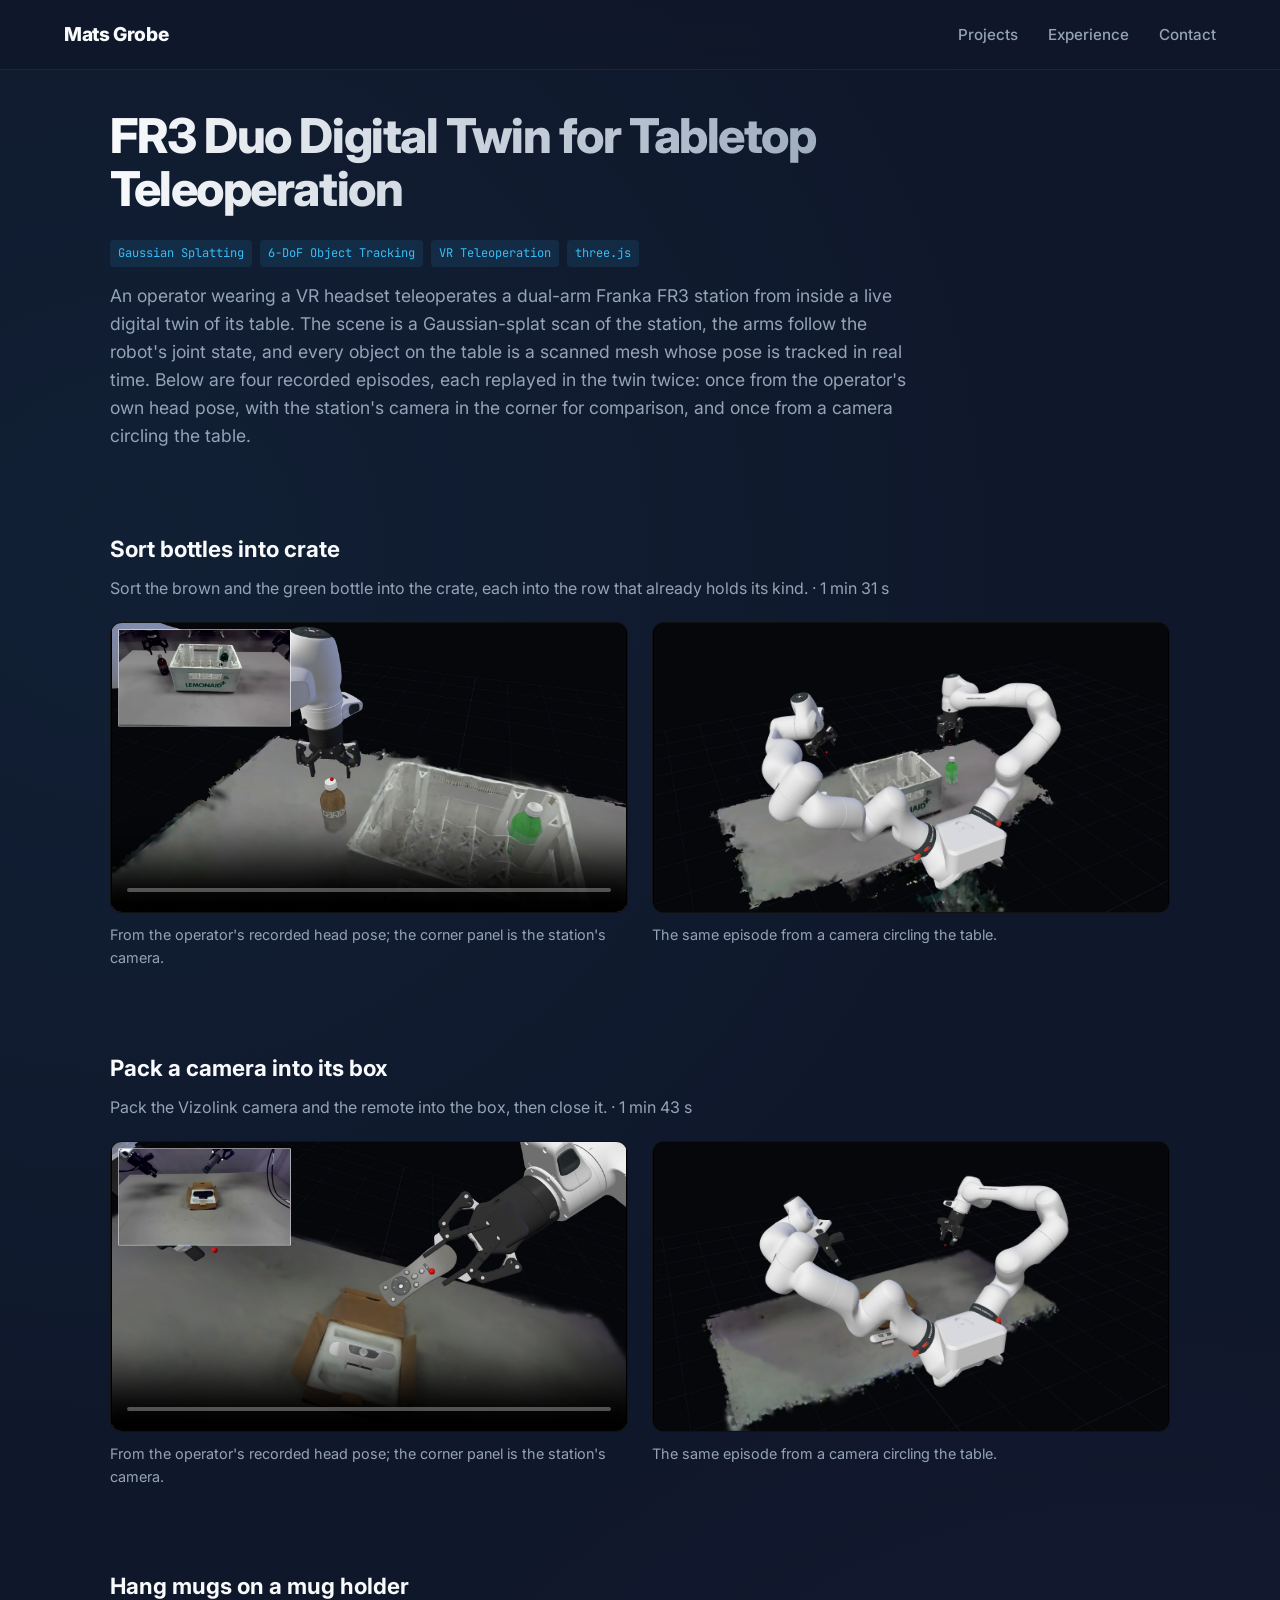
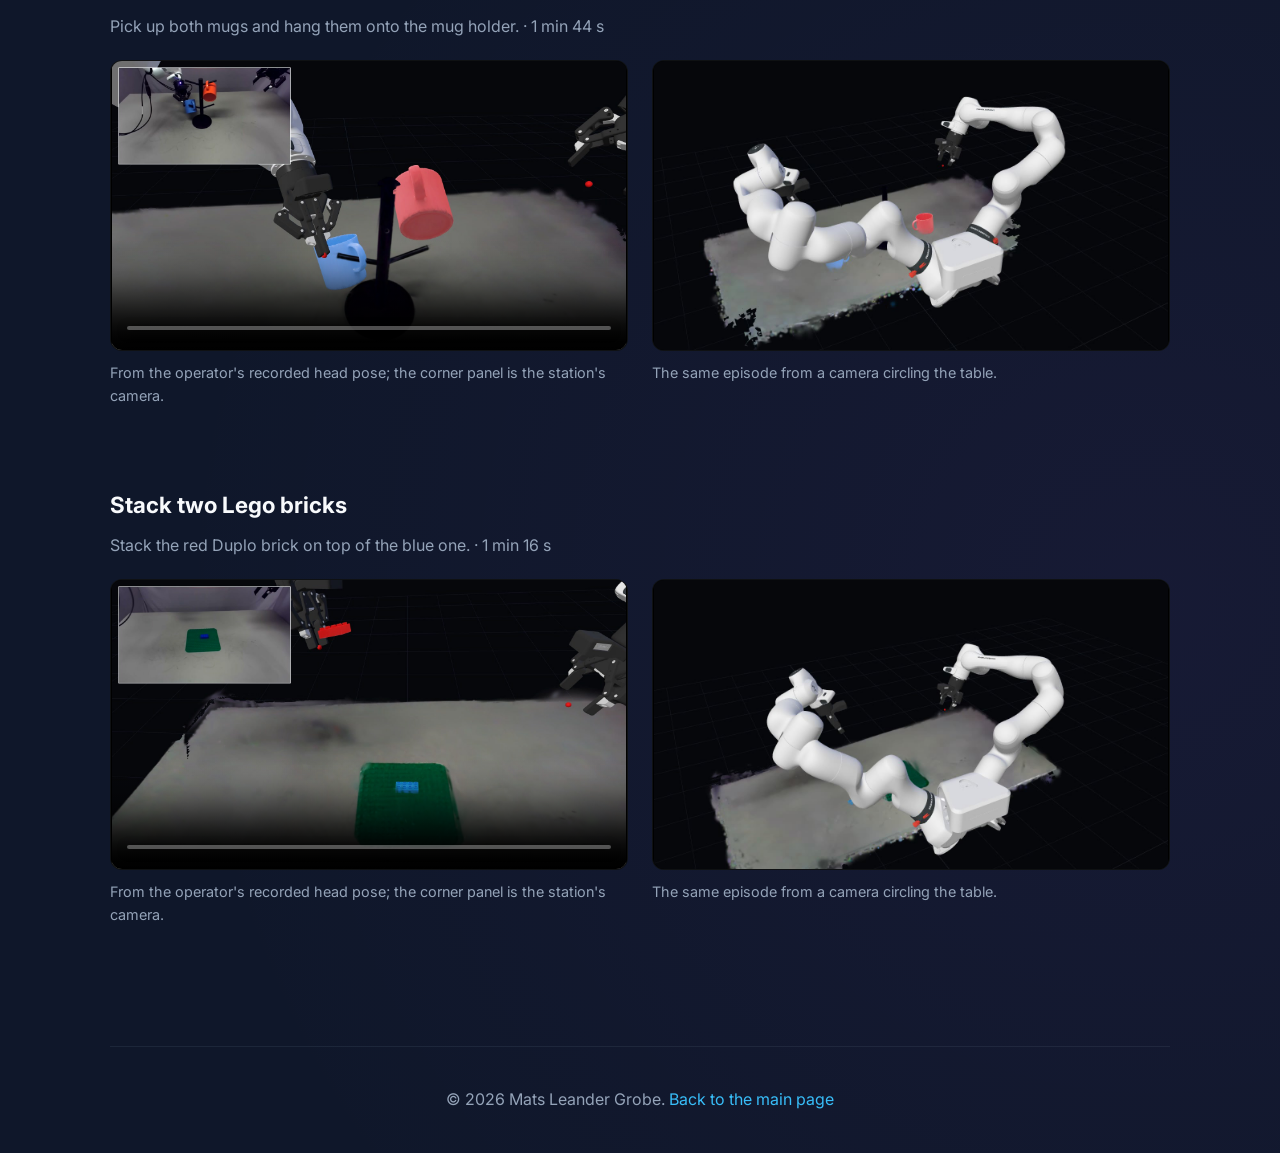
==== twin-teleop/index.html @ ae523998 "Add the FR3 Duo digital twin demos: four episodes, head-pose and orbit views Co-Authored-By: Claude " ====
<!DOCTYPE html>
<html lang="en">

<head>
    <meta charset="UTF-8">
    <meta name="viewport" content="width=device-width, initial-scale=1.0">
    <title>FR3 Duo Digital Twin | Mats Grobe</title>
    <link rel="stylesheet" href="../style.css">
    <link
        href="https://fonts.googleapis.com/css2?family=Inter:wght@300;400;600;800&family=JetBrains+Mono:wght@400&display=swap"
        rel="stylesheet">
    <meta name="description"
        content="A digital twin framework for teleoperating a dual-arm Franka FR3 station on tabletop tasks: four recorded episodes, each shown from the operator's head pose and from an orbiting camera.">
    <style>
        .demo-intro {
            padding-top: calc(var(--nav-height) + 40px);
            max-width: 800px;
        }

        .demo-intro .hero-title {
            font-size: clamp(2rem, 5vw, 3rem);
        }

        .demo-intro .hero-text {
            max-width: none;
        }

        .demo-task {
            margin: 0;
            padding: 40px 0;
        }

        .demo-task .project-title {
            font-size: 1.4rem;
        }

        .demo-instruction {
            color: var(--text-secondary);
            margin-bottom: 20px;
        }

        .demo-pair {
            display: grid;
            grid-template-columns: 1fr 1fr;
            gap: 24px;
        }

        .demo-pair figure {
            margin: 0;
        }

        .demo-pair video {
            width: 100%;
            aspect-ratio: 16 / 9;
            display: block;
            border-radius: 12px;
            border: 1px solid var(--border-color);
            background: #000;
        }

        .demo-pair figcaption {
            margin-top: 10px;
            font-size: 0.9rem;
            color: var(--text-secondary);
        }

        @media (max-width: 768px) {
            .demo-pair {
                grid-template-columns: 1fr;
            }
        }
    </style>
</head>

<body>

    <div class="container">

        <nav class="navbar">
            <div class="nav-logo"><a href="../" style="color: inherit;">Mats Grobe</a></div>
            <ul class="nav-links">
                <li><a href="../#projects">Projects</a></li>
                <li><a href="../#experience">Experience</a></li>
                <li><a href="../#contact">Contact</a></li>
            </ul>
        </nav>

        <header class="demo-intro">
            <h1 class="hero-title">FR3 Duo Digital Twin for Tabletop Teleoperation</h1>
            <div class="tech-stack">
                <span>Gaussian Splatting</span>
                <span>6-DoF Object Tracking</span>
                <span>VR Teleoperation</span>
                <span>three.js</span>
            </div>
            <p class="hero-text">
                An operator wearing a VR headset teleoperates a dual-arm Franka FR3 station from inside a live digital
                twin of its table. The scene is a Gaussian-splat scan of the station, the arms follow the robot's joint
                state, and every object on the table is a scanned mesh whose pose is tracked in real time. Below are
                four recorded episodes, each replayed in the twin twice: once from the operator's own head pose, with
                the station's camera in the corner for comparison, and once from a camera circling the table.
            </p>
        </header>

        <section class="demo-task visible">
            <h2 class="project-title">Sort bottles into crate</h2>
            <p class="demo-instruction">Sort the brown and the green bottle into the crate, each into the row that
                already holds its kind. · 1 min 31 s</p>
            <div class="demo-pair">
                <figure>
                    <video controls muted playsinline preload="none"
                        poster="../assets/images/twin-teleop/sort-bottles-headpose.jpg">
                        <source src="../assets/videos/twin-teleop/sort-bottles-headpose.mp4" type="video/mp4">
                    </video>
                    <figcaption>From the operator's recorded head pose; the corner panel is the station's camera.</figcaption>
                </figure>
                <figure>
                    <video class="orbit" loop muted playsinline preload="none"
                        poster="../assets/images/twin-teleop/sort-bottles-orbit.jpg">
                        <source src="../assets/videos/twin-teleop/sort-bottles-orbit.mp4" type="video/mp4">
                    </video>
                    <figcaption>The same episode from a camera circling the table.</figcaption>
                </figure>
            </div>
        </section>

        <section class="demo-task visible">
            <h2 class="project-title">Pack a camera into its box</h2>
            <p class="demo-instruction">Pack the Vizolink camera and the remote into the box, then close it. · 1 min 43 s</p>
            <div class="demo-pair">
                <figure>
                    <video controls muted playsinline preload="none"
                        poster="../assets/images/twin-teleop/pack-camera-headpose.jpg">
                        <source src="../assets/videos/twin-teleop/pack-camera-headpose.mp4" type="video/mp4">
                    </video>
                    <figcaption>From the operator's recorded head pose; the corner panel is the station's camera.</figcaption>
                </figure>
                <figure>
                    <video class="orbit" loop muted playsinline preload="none"
                        poster="../assets/images/twin-teleop/pack-camera-orbit.jpg">
                        <source src="../assets/videos/twin-teleop/pack-camera-orbit.mp4" type="video/mp4">
                    </video>
                    <figcaption>The same episode from a camera circling the table.</figcaption>
                </figure>
            </div>
        </section>

        <section class="demo-task visible">
            <h2 class="project-title">Hang mugs on a mug holder</h2>
            <p class="demo-instruction">Pick up both mugs and hang them onto the mug holder. · 1 min 44 s</p>
            <div class="demo-pair">
                <figure>
                    <video controls muted playsinline preload="none"
                        poster="../assets/images/twin-teleop/hang-mugs-headpose.jpg">
                        <source src="../assets/videos/twin-teleop/hang-mugs-headpose.mp4" type="video/mp4">
                    </video>
                    <figcaption>From the operator's recorded head pose; the corner panel is the station's camera.</figcaption>
                </figure>
                <figure>
                    <video class="orbit" loop muted playsinline preload="none"
                        poster="../assets/images/twin-teleop/hang-mugs-orbit.jpg">
                        <source src="../assets/videos/twin-teleop/hang-mugs-orbit.mp4" type="video/mp4">
                    </video>
                    <figcaption>The same episode from a camera circling the table.</figcaption>
                </figure>
            </div>
        </section>

        <section class="demo-task visible">
            <h2 class="project-title">Stack two Lego bricks</h2>
            <p class="demo-instruction">Stack the red Duplo brick on top of the blue one. · 1 min 16 s</p>
            <div class="demo-pair">
                <figure>
                    <video controls muted playsinline preload="none"
                        poster="../assets/images/twin-teleop/stack-lego-headpose.jpg">
                        <source src="../assets/videos/twin-teleop/stack-lego-headpose.mp4" type="video/mp4">
                    </video>
                    <figcaption>From the operator's recorded head pose; the corner panel is the station's camera.</figcaption>
                </figure>
                <figure>
                    <video class="orbit" loop muted playsinline preload="none"
                        poster="../assets/images/twin-teleop/stack-lego-orbit.jpg">
                        <source src="../assets/videos/twin-teleop/stack-lego-orbit.mp4" type="video/mp4">
                    </video>
                    <figcaption>The same episode from a camera circling the table.</figcaption>
                </figure>
            </div>
        </section>

        <footer class="site-footer">
            <div class="footer-content">
                <p>&copy; 2026 Mats Leander Grobe. <a href="../">Back to the main page</a></p>
            </div>
        </footer>

    </div>

    <script>
        // The orbit clips play on their own while on screen and pause off it, so
        // eight clips never stream at once; the head-pose clips wait for a click.
        var observer = new IntersectionObserver(function (entries) {
            entries.forEach(function (entry) {
                if (entry.isIntersecting) entry.target.play().catch(function () { });
                else entry.target.pause();
            });
        }, { threshold: 0.5 });
        document.querySelectorAll('video.orbit').forEach(function (v) { observer.observe(v); });
    </script>
</body>

</html>
---- style.css ----
/* Modern Design System & Variables */
:root {
    --bg-color: #0f172a;
    /* Slate 900 */
    --card-bg: rgba(30, 41, 59, 0.7);
    /* Slate 800 with opacity for glassmorphism */
    --text-primary: #f8fafc;
    /* Slate 50 */
    --text-secondary: #94a3b8;
    /* Slate 400 */
    --accent-color: #38bdf8;
    /* Sky 400 */
    --accent-glow: rgba(56, 189, 248, 0.3);
    --border-color: rgba(148, 163, 184, 0.1);

    --font-main: 'Inter', system-ui, -apple-system, sans-serif;
    --font-mono: 'JetBrains Mono', monospace;

    --transition-speed: 0.3s;
    --container-width: 1100px;
    --nav-height: 70px;
}

/* Reset & Base Styles */
* {
    margin: 0;
    padding: 0;
    box-sizing: border-box;
}

body {
    background-color: var(--bg-color);
    color: var(--text-primary);
    font-family: var(--font-main);
    line-height: 1.6;
    overflow-x: hidden;
    background-image:
        radial-gradient(circle at 10% 20%, rgba(56, 189, 248, 0.05) 0%, transparent 40%),
        radial-gradient(circle at 90% 80%, rgba(168, 85, 247, 0.05) 0%, transparent 40%);
    /* Subtle aesthetic gradients */
}

a {
    color: var(--accent-color);
    text-decoration: none;
    transition: var(--transition-speed);
}

a:hover {
    color: #7dd3fc;
    text-shadow: 0 0 10px var(--accent-glow);
}

ul {
    list-style: none;
}

/* Layout Utilities */
.container {
    max-width: var(--container-width);
    margin: 0 auto;
    padding: 0 20px;
}

/* Navigation Bar */
.navbar {
    position: fixed;
    top: 0;
    left: 0;
    width: 100%;
    height: var(--nav-height);
    display: flex;
    justify-content: space-between;
    align-items: center;
    padding: 0 5%;
    background: rgba(15, 23, 42, 0.8);
    backdrop-filter: blur(12px);
    z-index: 1000;
    border-bottom: 1px solid var(--border-color);
}

.nav-logo {
    font-weight: 800;
    font-size: 1.2rem;
    color: var(--text-primary);
    letter-spacing: -0.02em;
}

.nav-links {
    display: flex;
    gap: 30px;
}

.nav-links a {
    color: var(--text-secondary);
    font-size: 0.95rem;
    font-weight: 500;
}

.nav-links a:hover {
    color: var(--accent-color);
}

section {
    margin: 100px 0;
    padding-top: var(--nav-height);
    /* Offset for fixed nav */
    opacity: 0;
    transform: translateY(30px);
    transition: all 0.8s ease-out;
}

section.visible {
    opacity: 1;
    transform: translateY(0);
}

/* Header / Hero */
header#hero {
    min-height: 90vh;
    /* Takes most of the viewport */
    display: flex;
    align-items: center;
    /* Vertically center */
    padding-top: var(--nav-height);
}

.hero-content {
    max-width: 800px;
}

.hero-super {
    color: var(--accent-color);
    font-family: var(--font-mono);
    font-size: 1rem;
    margin-bottom: 20px;
    display: block;
}

.hero-title {
    font-size: 5rem;
    font-weight: 800;
    line-height: 1.1;
    background: linear-gradient(to right, #f8fafc, #94a3b8);
    -webkit-background-clip: text;
    background-clip: text;
    -webkit-text-fill-color: transparent;
    margin-bottom: 24px;
    letter-spacing: -0.03em;
}

.hero-subtitle {
    font-size: 1.8rem;
    color: var(--text-secondary);
    font-weight: 400;
    margin-bottom: 30px;
    max-width: 700px;
    line-height: 1.4;
}

.hero-subtitle .highlight {
    color: var(--text-primary);
    font-weight: 600;
}

.hero-text {
    font-size: 1.1rem;
    color: var(--text-secondary);
    max-width: 600px;
    margin-bottom: 40px;
}

.hero-cta {
    display: flex;
    gap: 20px;
}

.btn {
    padding: 12px 24px;
    border-radius: 6px;
    font-weight: 600;
    font-size: 1rem;
    transition: all 0.2s ease;
    cursor: pointer;
}

.btn-primary {
    background: var(--accent-color);
    color: #0f172a;
    /* Dark text for contrast */
}

.btn-primary:hover {
    background: #7dd3fc;
    color: #0f172a;
    box-shadow: 0 0 20px var(--accent-glow);
}

.btn-secondary {
    background: transparent;
    border: 1px solid var(--accent-color);
    color: var(--accent-color);
}

.btn-secondary:hover {
    background: rgba(56, 189, 248, 0.1);
}

/* Projects Grid */
.projects-grid {
    display: grid;
    grid-template-columns: repeat(auto-fit, minmax(320px, 1fr));
    gap: 30px;
}

.hackathon-grid {
    display: grid;
    grid-template-columns: repeat(auto-fill, minmax(300px, 1fr));
    gap: 30px;
}

.project-card {
    background: var(--card-bg);
    border: 1px solid var(--border-color);
    border-radius: 16px;
    overflow: hidden;
    transition: transform 0.3s ease, box-shadow 0.3s ease;
}

.project-card:hover {
    transform: translateY(-8px);
    box-shadow: 0 20px 40px -10px rgba(0, 0, 0, 0.5);
    border-color: rgba(56, 189, 248, 0.3);
}

/* Featured Project Styling */
.project-card.featured {
    grid-column: 1 / -1;
    display: flex;
    flex-direction: row;
    align-items: stretch;
}

.project-card.featured .project-visual {
    width: 55%;
    border-right: 1px solid var(--border-color);
    aspect-ratio: auto;
}

.project-card.featured .project-content {
    width: 45%;
    display: flex;
    flex-direction: column;
    justify-content: center;
    padding: 40px;
}

.project-visual {
    width: 100%;
    aspect-ratio: 16 / 9;
    background: #000;
    overflow: hidden;
    position: relative;
}

.project-visual img {
    width: 100%;
    height: 100%;
    object-fit: fill;
    padding: 0;
    transition: transform 0.5s ease;
}

.project-visual video {
    width: 100%;
    height: 100%;
    object-fit: cover;
    padding: 0;
    transition: transform 0.5s ease;
}

.visual-placeholder {
    width: 100%;
    height: 100%;
    display: flex;
    justify-content: center;
    align-items: center;
    color: rgba(255, 255, 255, 0.2);
    font-weight: 600;
    text-transform: uppercase;
    letter-spacing: 0.1em;
}

.project-content {
    padding: 25px;
}

.project-title {
    font-size: 1.4rem;
    font-weight: 700;
    color: var(--text-primary);
    margin-bottom: 10px;
}

.tech-stack {
    display: flex;
    flex-wrap: wrap;
    gap: 8px;
    margin-bottom: 15px;
}

.tech-stack span {
    font-family: var(--font-mono);
    font-size: 0.75rem;
    background: rgba(56, 189, 248, 0.1);
    color: var(--accent-color);
    padding: 4px 8px;
    border-radius: 4px;
}

.project-desc {
    color: var(--text-secondary);
    font-size: 0.95rem;
    margin-bottom: 20px;
    line-height: 1.5;
}

.project-links {
    display: flex;
    gap: 15px;
    align-items: center;
}

.link-btn {
    font-size: 0.9rem;
    font-weight: 600;
    display: inline-flex;
    align-items: center;
    gap: 6px;
}

.status-badge {
    font-size: 0.85rem;
    color: #e2e8f0;
    background: rgba(148, 163, 184, 0.2);
    padding: 4px 10px;
    border-radius: 20px;
}

/* Section Headings */
.section-title {
    font-size: 2rem;
    margin-bottom: 40px;
    display: flex;
    align-items: center;
    color: var(--text-primary);
}

.section-title::after {
    content: '';
    flex: 1;
    height: 1px;
    background: rgba(148, 163, 184, 0.2);
    margin-left: 20px;
}

/* Experience & Education Cards */
.timeline-item {
    position: relative;
    padding-left: 30px;
    margin-bottom: 50px;
    border-left: 2px solid var(--border-color);
}

.timeline-item::before {
    content: '';
    position: absolute;
    left: -6px;
    top: 0;
    width: 10px;
    height: 10px;
    border-radius: 50%;
    background: var(--accent-color);
    box-shadow: 0 0 10px var(--accent-glow);
}

.card {
    background: var(--card-bg);
    border: 1px solid var(--border-color);
    border-radius: 12px;
    padding: 25px;
    backdrop-filter: blur(10px);
    transition: transform var(--transition-speed), box-shadow var(--transition-speed);
}

.card:hover {
    transform: translateY(-5px);
    box-shadow: 0 10px 30px -10px rgba(0, 0, 0, 0.5);
    border-color: rgba(56, 189, 248, 0.3);
}

.card-header {
    display: flex;
    justify-content: space-between;
    align-items: flex-start;
    margin-bottom: 10px;
    flex-wrap: wrap;
}

.card-title {
    font-size: 1.25rem;
    font-weight: 600;
    color: var(--text-primary);
}

.card-subtitle {
    color: var(--accent-color);
    font-size: 1rem;
    margin-bottom: 10px;
    display: inline-block;
}

.card-date {
    font-family: monospace;
    font-size: 0.9rem;
    color: var(--text-secondary);
}

.card-details {
    color: var(--text-secondary);
    font-size: 0.95rem;
}

.card-details ul {
    list-style: disc;
    margin-left: 20px;
    margin-top: 10px;
}

.card-details li {
    margin-bottom: 5px;
}

.grade-badge {
    display: inline-block;
    background: rgba(56, 189, 248, 0.1);
    color: var(--accent-color);
    padding: 2px 8px;
    border-radius: 4px;
    font-size: 0.8rem;
    margin-left: 10px;
    border: 1px solid rgba(56, 189, 248, 0.2);
}

/* Skills Grid */
.skills-grid {
    display: grid;
    grid-template-columns: repeat(auto-fill, minmax(280px, 1fr));
    gap: 20px;
}

.skill-category h3 {
    font-size: 1.1rem;
    margin-bottom: 15px;
    color: var(--text-primary);
    border-bottom: 1px solid var(--border-color);
    padding-bottom: 10px;
}

.skill-tags {
    display: flex;
    flex-wrap: wrap;
    gap: 10px;
}

.skill-tag {
    background: rgba(30, 41, 59, 0.8);
    border: 1px solid var(--border-color);
    padding: 8px 16px;
    border-radius: 20px;
    font-size: 0.9rem;
    color: var(--text-secondary);
    transition: all 0.2s ease;
}

.skill-tag:hover {
    color: var(--accent-color);
    border-color: var(--accent-color);
    background: rgba(56, 189, 248, 0.05);
}

/* Languages */
.lang-grid {
    display: grid;
    grid-template-columns: repeat(auto-fit, minmax(140px, 1fr));
    gap: 15px;
    margin-top: 20px;
}

.lang-item {
    text-align: center;
    background: var(--card-bg);
    padding: 15px;
    border-radius: 8px;
    border: 1px solid var(--border-color);
}

.lang-name {
    display: block;
    font-weight: 600;
    margin-bottom: 4px;
    color: var(--text-primary);
}

.lang-level {
    font-size: 0.85rem;
    color: var(--text-secondary);
}

/* Project Links */
.project-links {
    margin-top: 15px;
}

.code-btn {
    display: inline-flex;
    align-items: center;
    gap: 8px;
    font-size: 0.9rem;
    color: var(--accent-color);
    border: 1px solid var(--accent-color);
    padding: 6px 12px;
    border-radius: 4px;
    transition: all 0.2s;
}

.code-btn:hover {
    background: rgba(56, 189, 248, 0.1);
    text-decoration: none;
}

/* Animations */
@keyframes fadeInUp {
    to {
        opacity: 1;
        transform: translateY(0);
    }
}

/* Responsive */
@media (max-width: 768px) {
    .project-card.featured {
        flex-direction: column;
    }

    .project-card.featured .project-visual {
        width: 100%;
        border-right: none;
        border-bottom: 1px solid var(--border-color);
        aspect-ratio: 16 / 9;
    }

    .project-card.featured .project-content {
        width: 100%;
        padding: 25px;
    }

    .hero-title {
        font-size: 3rem;
    }

    .hero-subtitle {
        font-size: 1.5rem;
    }

    header {
        align-items: flex-start;
        text-align: left;
        padding-top: 100px;
    }

    .card-header {
        flex-direction: column;
    }

    .card-date {
        margin-top: 5px;
    }
}

/* Contact Section */
.contact-item {
    display: flex;
    align-items: center;
    gap: 10px;
    padding: 15px 25px;
    background: var(--card-bg);
    border: 1px solid var(--border-color);
    border-radius: 50px;
    color: var(--text-primary);
    font-weight: 500;
    transition: all 0.3s ease;
}

.contact-item:hover {
    border-color: var(--accent-color);
    transform: translateY(-3px);
    box-shadow: 0 5px 15px rgba(56, 189, 248, 0.15);
    color: var(--accent-color);
}

.contact-icon {
    font-size: 1.2rem;
}

/* Footer */
.site-footer {
    text-align: center;
    border-top: 1px solid var(--border-color);
    padding: 40px 0;
    margin-top: 80px;
    color: var(--text-secondary);
}
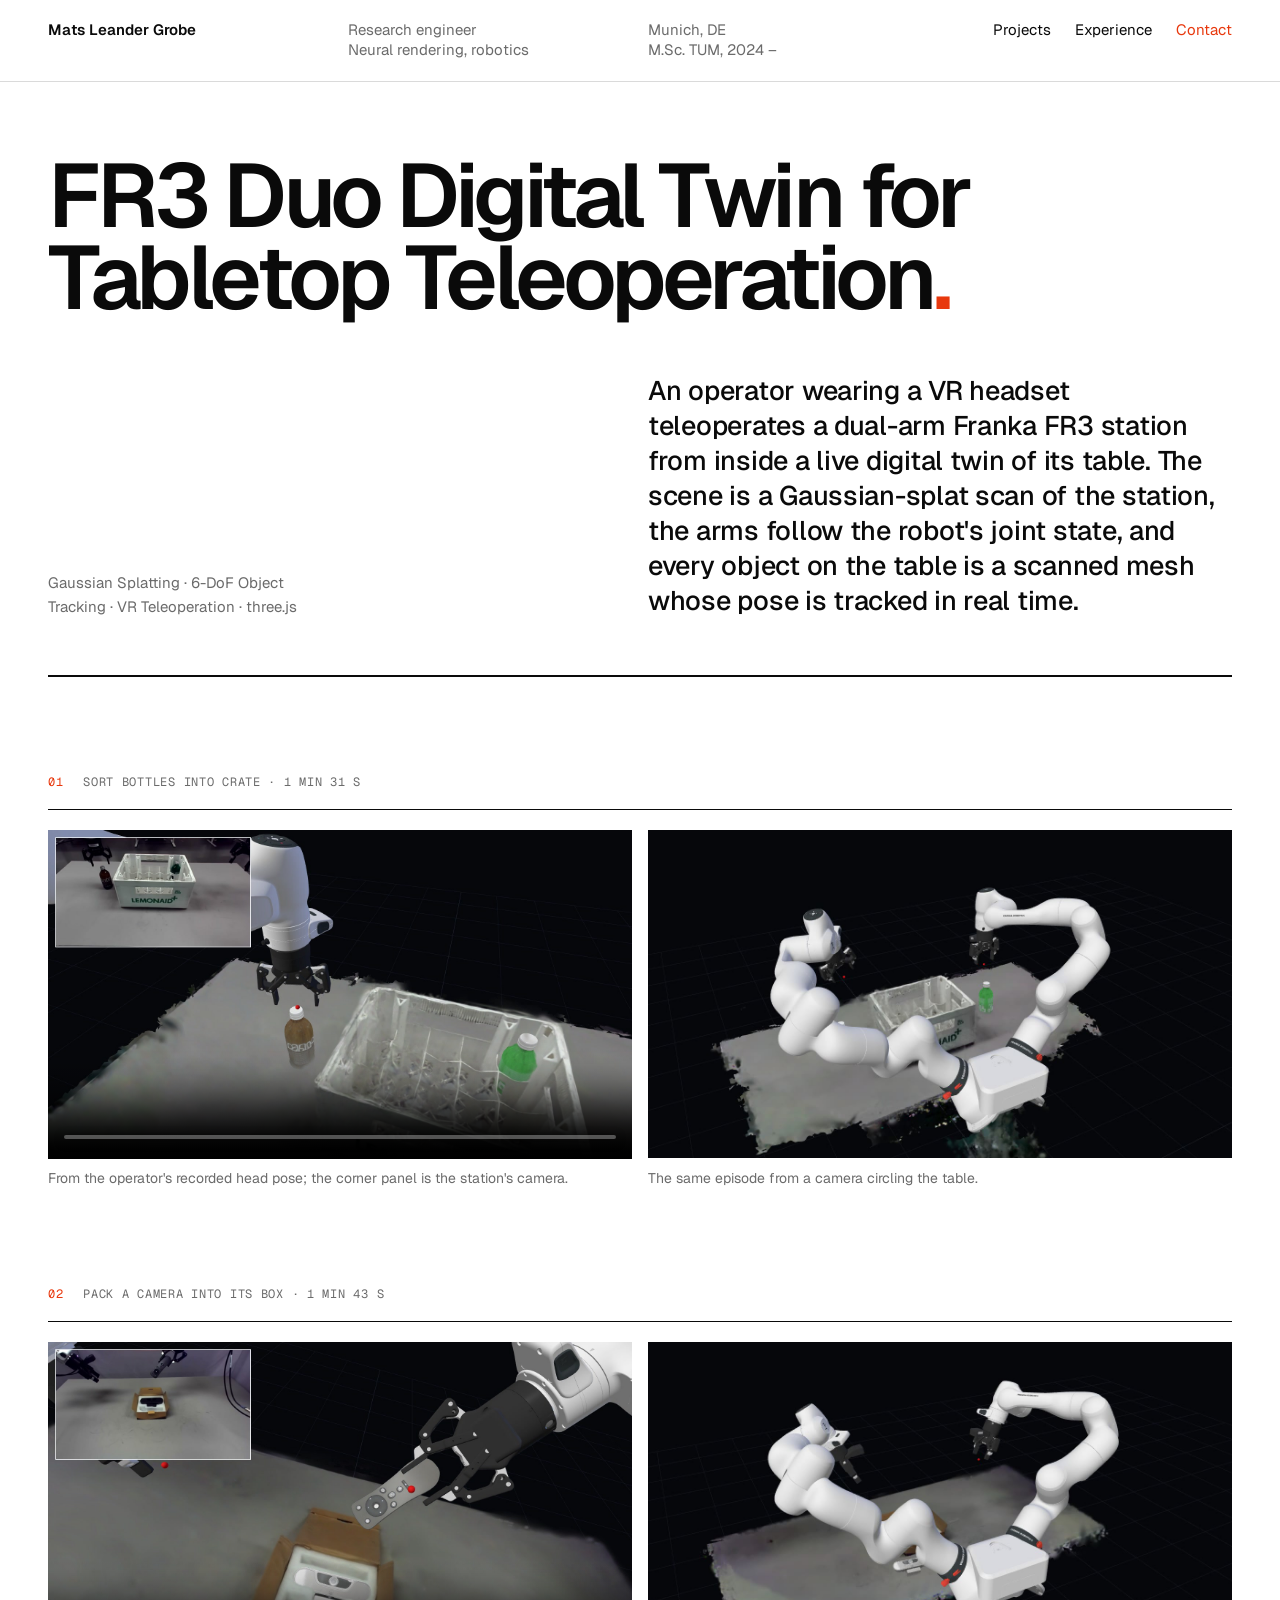
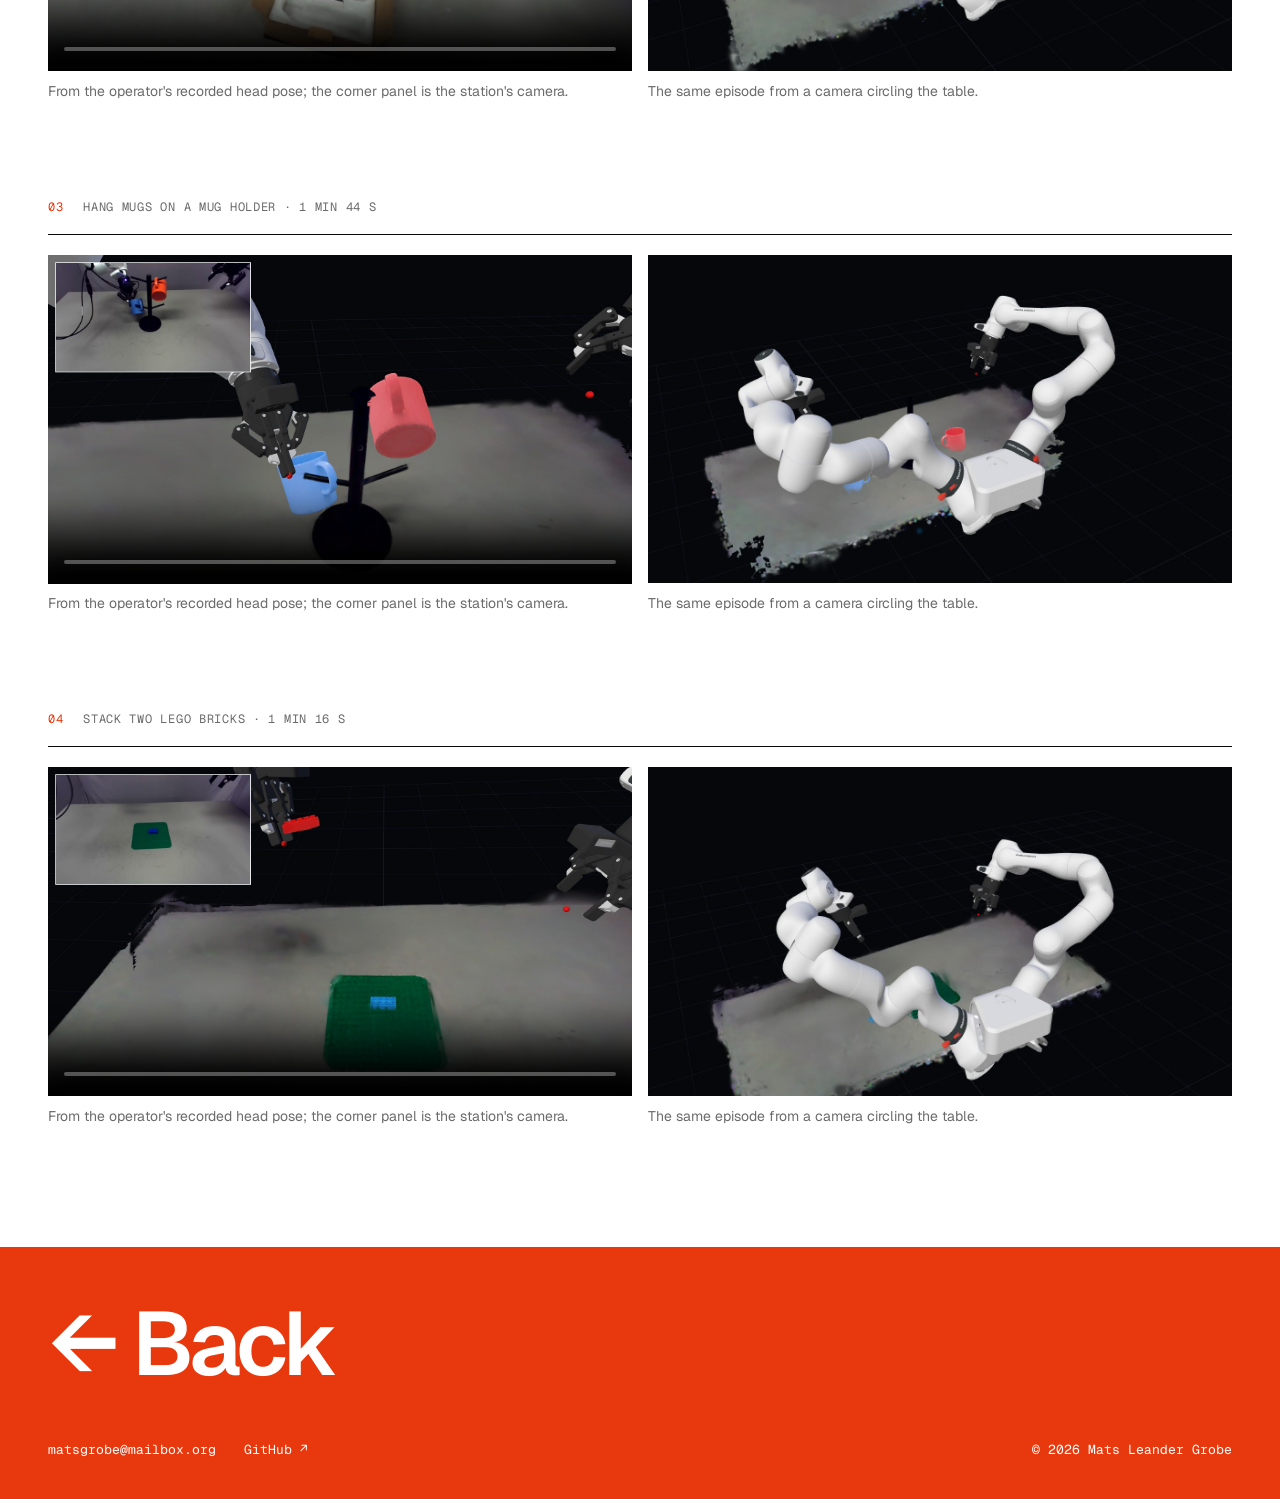
==== commit 9cb3c2ef: "Redesign the site as a Swiss index: Geist, one red accent, projects as a numbered table Keeps the ex" ====
--- a/twin-teleop/index.html
+++ b/twin-teleop/index.html
@@ -5,68 +5,49 @@
     <meta charset="UTF-8">
     <meta name="viewport" content="width=device-width, initial-scale=1.0">
     <title>FR3 Duo Digital Twin | Mats Grobe</title>
+    <link rel="preconnect" href="https://fonts.googleapis.com">
+    <link href="https://fonts.googleapis.com/css2?family=Geist:wght@400;500;600&family=Geist+Mono:wght@400;500&display=swap"
+        rel="stylesheet">
     <link rel="stylesheet" href="../style.css">
-    <link
-        href="https://fonts.googleapis.com/css2?family=Inter:wght@300;400;600;800&family=JetBrains+Mono:wght@400&display=swap"
-        rel="stylesheet">
     <meta name="description"
         content="A digital twin framework for teleoperating a dual-arm Franka FR3 station on tabletop tasks: four recorded episodes, each shown from the operator's head pose and from an orbiting camera.">
     <style>
-        .demo-intro {
-            padding-top: calc(var(--nav-height) + 40px);
-            max-width: 800px;
+        .demo-hero {
+            padding: 72px 0 56px;
+            border-bottom: 2px solid var(--fg);
         }
 
-        .demo-intro .hero-title {
-            font-size: clamp(2rem, 5vw, 3rem);
-        }
-
-        .demo-intro .hero-text {
-            max-width: none;
-        }
-
-        .demo-task {
-            margin: 0;
-            padding: 40px 0;
-        }
-
-        .demo-task .project-title {
-            font-size: 1.4rem;
-        }
-
-        .demo-instruction {
-            color: var(--text-secondary);
-            margin-bottom: 20px;
+        .demo-title {
+            font-size: clamp(44px, 7vw, 104px);
+            line-height: .92;
+            font-weight: 600;
+            letter-spacing: -.05em;
+            max-width: 1100px;
         }
 
         .demo-pair {
             display: grid;
-            grid-template-columns: 1fr 1fr;
-            gap: 24px;
-        }
-
-        .demo-pair figure {
-            margin: 0;
+            grid-template-columns: repeat(2, minmax(0, 1fr));
+            column-gap: 16px;
+            margin-top: 20px;
         }
 
         .demo-pair video {
             width: 100%;
             aspect-ratio: 16 / 9;
-            display: block;
-            border-radius: 12px;
-            border: 1px solid var(--border-color);
-            background: #000;
+            background: var(--fg);
         }
 
         .demo-pair figcaption {
             margin-top: 10px;
-            font-size: 0.9rem;
-            color: var(--text-secondary);
+            font-size: 14px;
+            color: var(--muted);
         }
 
         @media (max-width: 768px) {
             .demo-pair {
                 grid-template-columns: 1fr;
+                row-gap: 24px;
             }
         }
     </style>
@@ -74,38 +55,38 @@
 
 <body>
 
-    <div class="container">
-
-        <nav class="navbar">
-            <div class="nav-logo"><a href="../" style="color: inherit;">Mats Grobe</a></div>
-            <ul class="nav-links">
+    <nav class="topbar">
+        <div class="wrap topbar-grid">
+            <a href="../" class="topbar-name">Mats Leander Grobe</a>
+            <span class="topbar-meta">Research engineer<br>Neural rendering, robotics</span>
+            <span class="topbar-meta">Munich, DE<br>M.Sc. TUM, 2024 –</span>
+            <ul class="topbar-links">
                 <li><a href="../#projects">Projects</a></li>
                 <li><a href="../#experience">Experience</a></li>
-                <li><a href="../#contact">Contact</a></li>
+                <li><a href="../#contact" class="accent">Contact</a></li>
             </ul>
-        </nav>
+        </div>
+    </nav>
 
-        <header class="demo-intro">
-            <h1 class="hero-title">FR3 Duo Digital Twin for Tabletop Teleoperation</h1>
-            <div class="tech-stack">
-                <span>Gaussian Splatting</span>
-                <span>6-DoF Object Tracking</span>
-                <span>VR Teleoperation</span>
-                <span>three.js</span>
+    <main class="wrap">
+
+        <header class="demo-hero">
+            <h1 class="demo-title">FR3 Duo Digital Twin for Tabletop Teleoperation<span class="accent">.</span></h1>
+            <div class="grid hero-foot">
+                <div class="hero-cta">
+                    <span class="row-stack">Gaussian Splatting · 6-DoF Object Tracking · VR Teleoperation · three.js</span>
+                </div>
+                <p class="hero-lede">
+                    An operator wearing a VR headset teleoperates a dual-arm Franka FR3 station from inside a live
+                    digital twin of its table. The scene is a Gaussian-splat scan of the station, the arms follow the
+                    robot's joint state, and every object on the table is a scanned mesh whose pose is tracked in real
+                    time.
+                </p>
             </div>
-            <p class="hero-text">
-                An operator wearing a VR headset teleoperates a dual-arm Franka FR3 station from inside a live digital
-                twin of its table. The scene is a Gaussian-splat scan of the station, the arms follow the robot's joint
-                state, and every object on the table is a scanned mesh whose pose is tracked in real time. Below are
-                four recorded episodes, each replayed in the twin twice: once from the operator's own head pose, with
-                the station's camera in the corner for comparison, and once from a camera circling the table.
-            </p>
         </header>
 
-        <section class="demo-task visible">
-            <h2 class="project-title">Sort bottles into crate</h2>
-            <p class="demo-instruction">Sort the brown and the green bottle into the crate, each into the row that
-                already holds its kind. · 1 min 31 s</p>
+        <section class="block">
+            <h2 class="block-label"><span>01</span> Sort bottles into crate · 1 min 31 s</h2>
             <div class="demo-pair">
                 <figure>
                     <video controls muted playsinline preload="none"
@@ -124,9 +105,8 @@
             </div>
         </section>
 
-        <section class="demo-task visible">
-            <h2 class="project-title">Pack a camera into its box</h2>
-            <p class="demo-instruction">Pack the Vizolink camera and the remote into the box, then close it. · 1 min 43 s</p>
+        <section class="block">
+            <h2 class="block-label"><span>02</span> Pack a camera into its box · 1 min 43 s</h2>
             <div class="demo-pair">
                 <figure>
                     <video controls muted playsinline preload="none"
@@ -145,9 +125,8 @@
             </div>
         </section>
 
-        <section class="demo-task visible">
-            <h2 class="project-title">Hang mugs on a mug holder</h2>
-            <p class="demo-instruction">Pick up both mugs and hang them onto the mug holder. · 1 min 44 s</p>
+        <section class="block">
+            <h2 class="block-label"><span>03</span> Hang mugs on a mug holder · 1 min 44 s</h2>
             <div class="demo-pair">
                 <figure>
                     <video controls muted playsinline preload="none"
@@ -166,9 +145,8 @@
             </div>
         </section>
 
-        <section class="demo-task visible">
-            <h2 class="project-title">Stack two Lego bricks</h2>
-            <p class="demo-instruction">Stack the red Duplo brick on top of the blue one. · 1 min 16 s</p>
+        <section class="block">
+            <h2 class="block-label"><span>04</span> Stack two Lego bricks · 1 min 16 s</h2>
             <div class="demo-pair">
                 <figure>
                     <video controls muted playsinline preload="none"
@@ -187,13 +165,20 @@
             </div>
         </section>
 
-        <footer class="site-footer">
-            <div class="footer-content">
-                <p>&copy; 2026 Mats Leander Grobe. <a href="../">Back to the main page</a></p>
+    </main>
+
+    <footer class="contact">
+        <div class="wrap">
+            <a href="../" class="contact-mail">← Back</a>
+            <div class="contact-foot">
+                <div class="contact-links">
+                    <a href="mailto:matsgrobe@mailbox.org">matsgrobe@mailbox.org</a>
+                    <a href="https://github.com/matsgrobe" target="_blank">GitHub ↗</a>
+                </div>
+                <span>© 2026 Mats Leander Grobe</span>
             </div>
-        </footer>
-
-    </div>
+        </div>
+    </footer>
 
     <script>
         // The orbit clips play on their own while on screen and pause off it, so
--- a/style.css
+++ b/style.css
@@ -1,623 +1,482 @@
-/* Modern Design System & Variables */
+/* Swiss index: white ground, black type, one signal red, a 12-column grid. */
 :root {
-    --bg-color: #0f172a;
-    /* Slate 900 */
-    --card-bg: rgba(30, 41, 59, 0.7);
-    /* Slate 800 with opacity for glassmorphism */
-    --text-primary: #f8fafc;
-    /* Slate 50 */
-    --text-secondary: #94a3b8;
-    /* Slate 400 */
-    --accent-color: #38bdf8;
-    /* Sky 400 */
-    --accent-glow: rgba(56, 189, 248, 0.3);
-    --border-color: rgba(148, 163, 184, 0.1);
-
-    --font-main: 'Inter', system-ui, -apple-system, sans-serif;
-    --font-mono: 'JetBrains Mono', monospace;
-
-    --transition-speed: 0.3s;
-    --container-width: 1100px;
-    --nav-height: 70px;
-}
-
-/* Reset & Base Styles */
+    --bg: #ffffff;
+    --fg: #0a0a0a;
+    --muted: #6b6b6b;
+    --rule: #dadada;
+    --panel: #f5f5f3;
+    --accent: #e8380d;
+
+    --sans: 'Geist', system-ui, -apple-system, sans-serif;
+    --mono: 'Geist Mono', ui-monospace, monospace;
+
+    --gutter: 48px;
+    --max: 1440px;
+}
+
 * {
     margin: 0;
     padding: 0;
     box-sizing: border-box;
 }
 
+html {
+    scroll-behavior: smooth;
+    scroll-padding-top: 96px;
+}
+
 body {
-    background-color: var(--bg-color);
-    color: var(--text-primary);
-    font-family: var(--font-main);
-    line-height: 1.6;
-    overflow-x: hidden;
-    background-image:
-        radial-gradient(circle at 10% 20%, rgba(56, 189, 248, 0.05) 0%, transparent 40%),
-        radial-gradient(circle at 90% 80%, rgba(168, 85, 247, 0.05) 0%, transparent 40%);
-    /* Subtle aesthetic gradients */
+    background: var(--bg);
+    color: var(--fg);
+    font-family: var(--sans);
+    font-size: 17px;
+    line-height: 1.5;
+    -webkit-font-smoothing: antialiased;
 }
 
 a {
-    color: var(--accent-color);
+    color: inherit;
     text-decoration: none;
-    transition: var(--transition-speed);
+    transition: color .15s;
 }
 
 a:hover {
-    color: #7dd3fc;
-    text-shadow: 0 0 10px var(--accent-glow);
+    color: var(--accent);
 }
 
 ul {
     list-style: none;
 }
 
-/* Layout Utilities */
-.container {
-    max-width: var(--container-width);
+img,
+video {
+    display: block;
+    max-width: 100%;
+}
+
+.accent {
+    color: var(--accent);
+}
+
+.wrap {
+    max-width: var(--max);
     margin: 0 auto;
-    padding: 0 20px;
-}
-
-/* Navigation Bar */
-.navbar {
-    position: fixed;
+    padding: 0 var(--gutter);
+}
+
+.grid {
+    display: grid;
+    grid-template-columns: repeat(12, minmax(0, 1fr));
+    column-gap: 16px;
+}
+
+/* --- top bar ------------------------------------------------------------ */
+
+.topbar {
+    position: sticky;
     top: 0;
-    left: 0;
-    width: 100%;
-    height: var(--nav-height);
+    z-index: 10;
+    background: rgba(255, 255, 255, .92);
+    backdrop-filter: blur(10px);
+    border-bottom: 1px solid var(--rule);
+}
+
+.topbar-grid {
+    display: grid;
+    grid-template-columns: repeat(4, minmax(0, 1fr));
+    column-gap: 16px;
+    padding-top: 20px;
+    padding-bottom: 20px;
+    font-size: 15px;
+    line-height: 1.35;
+}
+
+.topbar-name {
+    font-weight: 600;
+}
+
+.topbar-meta {
+    color: var(--muted);
+}
+
+.topbar-links {
+    display: flex;
+    justify-content: flex-end;
+    gap: 24px;
+}
+
+/* --- hero --------------------------------------------------------------- */
+
+.hero {
+    padding: 72px 0 56px;
+    border-bottom: 2px solid var(--fg);
+}
+
+.hero-name {
+    font-size: clamp(64px, 16vw, 232px);
+    line-height: .8;
+    font-weight: 600;
+    letter-spacing: -.065em;
+    margin-left: -.04em;
+}
+
+.hero-foot {
+    margin-top: 56px;
+    align-items: end;
+}
+
+.hero-cta {
+    grid-column: span 4;
+    display: flex;
+    flex-direction: column;
+    gap: 12px;
+    max-width: 280px;
+}
+
+.hero-lede {
+    grid-column: 7 / span 6;
+    font-size: clamp(20px, 2.1vw, 30px);
+    line-height: 1.3;
+    letter-spacing: -.01em;
+    font-weight: 500;
+}
+
+.arrow-link {
     display: flex;
     justify-content: space-between;
-    align-items: center;
-    padding: 0 5%;
-    background: rgba(15, 23, 42, 0.8);
-    backdrop-filter: blur(12px);
-    z-index: 1000;
-    border-bottom: 1px solid var(--border-color);
-}
-
-.nav-logo {
-    font-weight: 800;
-    font-size: 1.2rem;
-    color: var(--text-primary);
-    letter-spacing: -0.02em;
-}
-
-.nav-links {
-    display: flex;
-    gap: 30px;
-}
-
-.nav-links a {
-    color: var(--text-secondary);
-    font-size: 0.95rem;
-    font-weight: 500;
-}
-
-.nav-links a:hover {
-    color: var(--accent-color);
-}
-
-section {
-    margin: 100px 0;
-    padding-top: var(--nav-height);
-    /* Offset for fixed nav */
-    opacity: 0;
-    transform: translateY(30px);
-    transition: all 0.8s ease-out;
-}
-
-section.visible {
-    opacity: 1;
-    transform: translateY(0);
-}
-
-/* Header / Hero */
-header#hero {
-    min-height: 90vh;
-    /* Takes most of the viewport */
-    display: flex;
-    align-items: center;
-    /* Vertically center */
-    padding-top: var(--nav-height);
-}
-
-.hero-content {
-    max-width: 800px;
-}
-
-.hero-super {
-    color: var(--accent-color);
-    font-family: var(--font-mono);
-    font-size: 1rem;
-    margin-bottom: 20px;
-    display: block;
-}
-
-.hero-title {
-    font-size: 5rem;
-    font-weight: 800;
-    line-height: 1.1;
-    background: linear-gradient(to right, #f8fafc, #94a3b8);
-    -webkit-background-clip: text;
-    background-clip: text;
-    -webkit-text-fill-color: transparent;
-    margin-bottom: 24px;
-    letter-spacing: -0.03em;
-}
-
-.hero-subtitle {
-    font-size: 1.8rem;
-    color: var(--text-secondary);
+    border-bottom: 1px solid var(--fg);
+    padding-bottom: 10px;
+}
+
+/* --- section blocks ----------------------------------------------------- */
+
+.block {
+    padding-top: 96px;
+}
+
+.block-label {
+    font-family: var(--mono);
+    font-size: 12px;
     font-weight: 400;
-    margin-bottom: 30px;
-    max-width: 700px;
-    line-height: 1.4;
-}
-
-.hero-subtitle .highlight {
-    color: var(--text-primary);
-    font-weight: 600;
-}
-
-.hero-text {
-    font-size: 1.1rem;
-    color: var(--text-secondary);
-    max-width: 600px;
-    margin-bottom: 40px;
-}
-
-.hero-cta {
-    display: flex;
-    gap: 20px;
-}
-
-.btn {
-    padding: 12px 24px;
-    border-radius: 6px;
-    font-weight: 600;
-    font-size: 1rem;
-    transition: all 0.2s ease;
-    cursor: pointer;
-}
-
-.btn-primary {
-    background: var(--accent-color);
-    color: #0f172a;
-    /* Dark text for contrast */
-}
-
-.btn-primary:hover {
-    background: #7dd3fc;
-    color: #0f172a;
-    box-shadow: 0 0 20px var(--accent-glow);
-}
-
-.btn-secondary {
-    background: transparent;
-    border: 1px solid var(--accent-color);
-    color: var(--accent-color);
-}
-
-.btn-secondary:hover {
-    background: rgba(56, 189, 248, 0.1);
-}
-
-/* Projects Grid */
-.projects-grid {
+    text-transform: uppercase;
+    letter-spacing: .06em;
+    color: var(--muted);
+    padding-bottom: 18px;
+    border-bottom: 1px solid var(--fg);
+}
+
+.block-label span {
+    color: var(--accent);
+    margin-right: 12px;
+}
+
+/* --- project index ------------------------------------------------------ */
+
+.index-head,
+.row {
     display: grid;
-    grid-template-columns: repeat(auto-fit, minmax(320px, 1fr));
-    gap: 30px;
-}
-
-.hackathon-grid {
-    display: grid;
-    grid-template-columns: repeat(auto-fill, minmax(300px, 1fr));
-    gap: 30px;
-}
-
-.project-card {
-    background: var(--card-bg);
-    border: 1px solid var(--border-color);
-    border-radius: 16px;
+    grid-template-columns: 48px 320px minmax(0, 1fr) 200px 120px;
+    column-gap: 24px;
+}
+
+.index-head {
+    padding: 14px 0;
+    border-bottom: 1px solid var(--rule);
+    font-family: var(--mono);
+    font-size: 12px;
+    text-transform: uppercase;
+    letter-spacing: .06em;
+    color: var(--muted);
+}
+
+.row {
+    padding: 28px 0;
+    border-bottom: 1px solid var(--rule);
+    align-items: start;
+}
+
+.row-first {
+    border-top: 0;
+}
+
+.row-no {
+    font-family: var(--mono);
+    font-size: 14px;
+    color: var(--muted);
+    padding-top: 6px;
+}
+
+.row:hover .row-no {
+    color: var(--accent);
+}
+
+.row-media {
+    aspect-ratio: 16 / 9;
     overflow: hidden;
-    transition: transform 0.3s ease, box-shadow 0.3s ease;
-}
-
-.project-card:hover {
-    transform: translateY(-8px);
-    box-shadow: 0 20px 40px -10px rgba(0, 0, 0, 0.5);
-    border-color: rgba(56, 189, 248, 0.3);
-}
-
-/* Featured Project Styling */
-.project-card.featured {
-    grid-column: 1 / -1;
-    display: flex;
-    flex-direction: row;
-    align-items: stretch;
-}
-
-.project-card.featured .project-visual {
-    width: 55%;
-    border-right: 1px solid var(--border-color);
-    aspect-ratio: auto;
-}
-
-.project-card.featured .project-content {
-    width: 45%;
-    display: flex;
-    flex-direction: column;
-    justify-content: center;
-    padding: 40px;
-}
-
-.project-visual {
-    width: 100%;
-    aspect-ratio: 16 / 9;
-    background: #000;
-    overflow: hidden;
-    position: relative;
-}
-
-.project-visual img {
-    width: 100%;
-    height: 100%;
-    object-fit: fill;
-    padding: 0;
-    transition: transform 0.5s ease;
-}
-
-.project-visual video {
+    background: var(--panel);
+}
+
+.row-media img,
+.row-media video {
     width: 100%;
     height: 100%;
     object-fit: cover;
-    padding: 0;
-    transition: transform 0.5s ease;
-}
-
-.visual-placeholder {
-    width: 100%;
-    height: 100%;
-    display: flex;
-    justify-content: center;
-    align-items: center;
-    color: rgba(255, 255, 255, 0.2);
+}
+
+.row-media-type {
+    display: flex;
+    align-items: flex-end;
+    padding: 16px;
+    background: var(--fg);
+    color: var(--bg);
+    font-size: 28px;
     font-weight: 600;
-    text-transform: uppercase;
-    letter-spacing: 0.1em;
-}
-
-.project-content {
-    padding: 25px;
-}
-
-.project-title {
-    font-size: 1.4rem;
-    font-weight: 700;
-    color: var(--text-primary);
+    letter-spacing: -.03em;
+    line-height: 1;
+}
+
+.row-title {
+    font-size: clamp(22px, 2.2vw, 32px);
+    font-weight: 500;
+    letter-spacing: -.02em;
+    line-height: 1.12;
+    margin-bottom: 12px;
+}
+
+.row-body p {
+    color: #3a3a3a;
+    max-width: 640px;
+}
+
+.row-body .row-sub {
+    font-family: var(--mono);
+    font-size: 13px;
+    color: var(--muted);
     margin-bottom: 10px;
 }
 
-.tech-stack {
-    display: flex;
+.row-stack {
+    font-size: 15px;
+    color: var(--muted);
+    padding-top: 6px;
+    line-height: 1.6;
+}
+
+.row-links {
+    display: flex;
+    flex-direction: column;
+    gap: 6px;
+    font-size: 15px;
+    padding-top: 6px;
+    text-align: right;
+}
+
+/* --- dated entries (education, experience, volunteering) ---------------- */
+
+.entry {
+    display: grid;
+    grid-template-columns: 220px minmax(0, 1fr) 200px;
+    column-gap: 24px;
+    padding: 28px 0;
+    border-bottom: 1px solid var(--rule);
+}
+
+.entry-date {
+    font-family: var(--mono);
+    font-size: 13px;
+    color: var(--muted);
+    padding-top: 6px;
+}
+
+.entry-title {
+    font-size: 24px;
+    font-weight: 500;
+    letter-spacing: -.015em;
+    line-height: 1.2;
+}
+
+.entry-org {
+    color: var(--muted);
+    margin-top: 4px;
+}
+
+.entry-body ul {
+    margin-top: 14px;
+    max-width: 720px;
+    color: #3a3a3a;
+}
+
+.entry-body li {
+    position: relative;
+    padding-left: 20px;
+    margin-bottom: 4px;
+}
+
+.entry-body li::before {
+    content: "–";
+    position: absolute;
+    left: 0;
+    color: var(--muted);
+}
+
+.entry-note {
+    text-align: right;
+    font-size: 15px;
+    padding-top: 6px;
+}
+
+/* --- skills ------------------------------------------------------------- */
+
+.skills {
+    display: grid;
+    grid-template-columns: repeat(3, minmax(0, 1fr));
+    column-gap: 24px;
+    padding-top: 28px;
+}
+
+.skills-head {
+    font-size: 15px;
+    font-weight: 600;
+    margin-bottom: 12px;
+}
+
+.skills-list li {
+    padding: 10px 0;
+    border-bottom: 1px solid var(--rule);
+}
+
+.skills-pairs li {
+    display: flex;
+    justify-content: space-between;
+}
+
+.skills-pairs li span:last-child {
+    color: var(--muted);
+}
+
+/* --- contact ------------------------------------------------------------ */
+
+.contact {
+    margin-top: 120px;
+    background: var(--accent);
+    color: #fff;
+    padding: 56px 0 40px;
+}
+
+.contact a:hover {
+    color: var(--fg);
+}
+
+.contact-kicker {
+    font-size: 17px;
+    margin-bottom: 24px;
+}
+
+.contact-mail {
+    display: inline-block;
+    font-size: clamp(48px, 7vw, 104px);
+    font-weight: 600;
+    letter-spacing: -.045em;
+    line-height: .9;
+}
+
+.contact-foot {
+    display: flex;
+    justify-content: space-between;
+    align-items: end;
+    gap: 24px;
     flex-wrap: wrap;
-    gap: 8px;
-    margin-bottom: 15px;
-}
-
-.tech-stack span {
-    font-family: var(--font-mono);
-    font-size: 0.75rem;
-    background: rgba(56, 189, 248, 0.1);
-    color: var(--accent-color);
-    padding: 4px 8px;
-    border-radius: 4px;
-}
-
-.project-desc {
-    color: var(--text-secondary);
-    font-size: 0.95rem;
-    margin-bottom: 20px;
-    line-height: 1.5;
-}
-
-.project-links {
-    display: flex;
-    gap: 15px;
-    align-items: center;
-}
-
-.link-btn {
-    font-size: 0.9rem;
-    font-weight: 600;
-    display: inline-flex;
-    align-items: center;
-    gap: 6px;
-}
-
-.status-badge {
-    font-size: 0.85rem;
-    color: #e2e8f0;
-    background: rgba(148, 163, 184, 0.2);
-    padding: 4px 10px;
-    border-radius: 20px;
-}
-
-/* Section Headings */
-.section-title {
-    font-size: 2rem;
-    margin-bottom: 40px;
-    display: flex;
-    align-items: center;
-    color: var(--text-primary);
-}
-
-.section-title::after {
-    content: '';
-    flex: 1;
-    height: 1px;
-    background: rgba(148, 163, 184, 0.2);
-    margin-left: 20px;
-}
-
-/* Experience & Education Cards */
-.timeline-item {
-    position: relative;
-    padding-left: 30px;
-    margin-bottom: 50px;
-    border-left: 2px solid var(--border-color);
-}
-
-.timeline-item::before {
-    content: '';
-    position: absolute;
-    left: -6px;
-    top: 0;
-    width: 10px;
-    height: 10px;
-    border-radius: 50%;
-    background: var(--accent-color);
-    box-shadow: 0 0 10px var(--accent-glow);
-}
-
-.card {
-    background: var(--card-bg);
-    border: 1px solid var(--border-color);
-    border-radius: 12px;
-    padding: 25px;
-    backdrop-filter: blur(10px);
-    transition: transform var(--transition-speed), box-shadow var(--transition-speed);
-}
-
-.card:hover {
-    transform: translateY(-5px);
-    box-shadow: 0 10px 30px -10px rgba(0, 0, 0, 0.5);
-    border-color: rgba(56, 189, 248, 0.3);
-}
-
-.card-header {
-    display: flex;
-    justify-content: space-between;
-    align-items: flex-start;
-    margin-bottom: 10px;
+    margin-top: 56px;
+    font-family: var(--mono);
+    font-size: 13px;
+}
+
+.contact-links {
+    display: flex;
+    gap: 28px;
     flex-wrap: wrap;
 }
 
-.card-title {
-    font-size: 1.25rem;
-    font-weight: 600;
-    color: var(--text-primary);
-}
-
-.card-subtitle {
-    color: var(--accent-color);
-    font-size: 1rem;
-    margin-bottom: 10px;
-    display: inline-block;
-}
-
-.card-date {
-    font-family: monospace;
-    font-size: 0.9rem;
-    color: var(--text-secondary);
-}
-
-.card-details {
-    color: var(--text-secondary);
-    font-size: 0.95rem;
-}
-
-.card-details ul {
-    list-style: disc;
-    margin-left: 20px;
-    margin-top: 10px;
-}
-
-.card-details li {
-    margin-bottom: 5px;
-}
-
-.grade-badge {
-    display: inline-block;
-    background: rgba(56, 189, 248, 0.1);
-    color: var(--accent-color);
-    padding: 2px 8px;
-    border-radius: 4px;
-    font-size: 0.8rem;
-    margin-left: 10px;
-    border: 1px solid rgba(56, 189, 248, 0.2);
-}
-
-/* Skills Grid */
-.skills-grid {
-    display: grid;
-    grid-template-columns: repeat(auto-fill, minmax(280px, 1fr));
-    gap: 20px;
-}
-
-.skill-category h3 {
-    font-size: 1.1rem;
-    margin-bottom: 15px;
-    color: var(--text-primary);
-    border-bottom: 1px solid var(--border-color);
-    padding-bottom: 10px;
-}
-
-.skill-tags {
-    display: flex;
-    flex-wrap: wrap;
-    gap: 10px;
-}
-
-.skill-tag {
-    background: rgba(30, 41, 59, 0.8);
-    border: 1px solid var(--border-color);
-    padding: 8px 16px;
-    border-radius: 20px;
-    font-size: 0.9rem;
-    color: var(--text-secondary);
-    transition: all 0.2s ease;
-}
-
-.skill-tag:hover {
-    color: var(--accent-color);
-    border-color: var(--accent-color);
-    background: rgba(56, 189, 248, 0.05);
-}
-
-/* Languages */
-.lang-grid {
-    display: grid;
-    grid-template-columns: repeat(auto-fit, minmax(140px, 1fr));
-    gap: 15px;
-    margin-top: 20px;
-}
-
-.lang-item {
-    text-align: center;
-    background: var(--card-bg);
-    padding: 15px;
-    border-radius: 8px;
-    border: 1px solid var(--border-color);
-}
-
-.lang-name {
-    display: block;
-    font-weight: 600;
-    margin-bottom: 4px;
-    color: var(--text-primary);
-}
-
-.lang-level {
-    font-size: 0.85rem;
-    color: var(--text-secondary);
-}
-
-/* Project Links */
-.project-links {
-    margin-top: 15px;
-}
-
-.code-btn {
-    display: inline-flex;
-    align-items: center;
-    gap: 8px;
-    font-size: 0.9rem;
-    color: var(--accent-color);
-    border: 1px solid var(--accent-color);
-    padding: 6px 12px;
-    border-radius: 4px;
-    transition: all 0.2s;
-}
-
-.code-btn:hover {
-    background: rgba(56, 189, 248, 0.1);
-    text-decoration: none;
-}
-
-/* Animations */
-@keyframes fadeInUp {
-    to {
-        opacity: 1;
-        transform: translateY(0);
-    }
-}
-
-/* Responsive */
+/* --- small screens ------------------------------------------------------ */
+
+@media (max-width: 1000px) {
+    .index-head {
+        display: none;
+    }
+
+    .row {
+        grid-template-columns: 40px minmax(0, 1fr);
+        row-gap: 14px;
+    }
+
+    .row-media,
+    .row-body,
+    .row-stack,
+    .row-links {
+        grid-column: 2;
+    }
+
+    .row-links {
+        flex-direction: row;
+        gap: 20px;
+        text-align: left;
+    }
+}
+
 @media (max-width: 768px) {
-    .project-card.featured {
-        flex-direction: column;
-    }
-
-    .project-card.featured .project-visual {
-        width: 100%;
-        border-right: none;
-        border-bottom: 1px solid var(--border-color);
-        aspect-ratio: 16 / 9;
-    }
-
-    .project-card.featured .project-content {
-        width: 100%;
-        padding: 25px;
-    }
-
-    .hero-title {
-        font-size: 3rem;
-    }
-
-    .hero-subtitle {
-        font-size: 1.5rem;
-    }
-
-    header {
-        align-items: flex-start;
+    :root {
+        --gutter: 16px;
+    }
+
+    .topbar-grid {
+        grid-template-columns: 1fr;
+        row-gap: 8px;
+        padding-top: 14px;
+        padding-bottom: 14px;
+    }
+
+    .topbar-meta {
+        display: none;
+    }
+
+    .topbar-links {
+        justify-content: flex-start;
+        gap: 18px;
+    }
+
+    .hero {
+        padding-top: 48px;
+    }
+
+    .hero-cta,
+    .hero-lede {
+        grid-column: 1 / -1;
+    }
+
+    .hero-lede {
+        order: -1;
+        margin-bottom: 32px;
+    }
+
+    .hero-cta {
+        max-width: none;
+    }
+
+    .block {
+        padding-top: 64px;
+    }
+
+    .entry {
+        grid-template-columns: 1fr;
+        row-gap: 8px;
+    }
+
+    .entry-note {
         text-align: left;
-        padding-top: 100px;
-    }
-
-    .card-header {
-        flex-direction: column;
-    }
-
-    .card-date {
-        margin-top: 5px;
-    }
-}
-
-/* Contact Section */
-.contact-item {
-    display: flex;
-    align-items: center;
-    gap: 10px;
-    padding: 15px 25px;
-    background: var(--card-bg);
-    border: 1px solid var(--border-color);
-    border-radius: 50px;
-    color: var(--text-primary);
-    font-weight: 500;
-    transition: all 0.3s ease;
-}
-
-.contact-item:hover {
-    border-color: var(--accent-color);
-    transform: translateY(-3px);
-    box-shadow: 0 5px 15px rgba(56, 189, 248, 0.15);
-    color: var(--accent-color);
-}
-
-.contact-icon {
-    font-size: 1.2rem;
-}
-
-/* Footer */
-.site-footer {
-    text-align: center;
-    border-top: 1px solid var(--border-color);
-    padding: 40px 0;
-    margin-top: 80px;
-    color: var(--text-secondary);
-}+    }
+
+    .skills {
+        grid-template-columns: 1fr;
+        row-gap: 32px;
+    }
+}
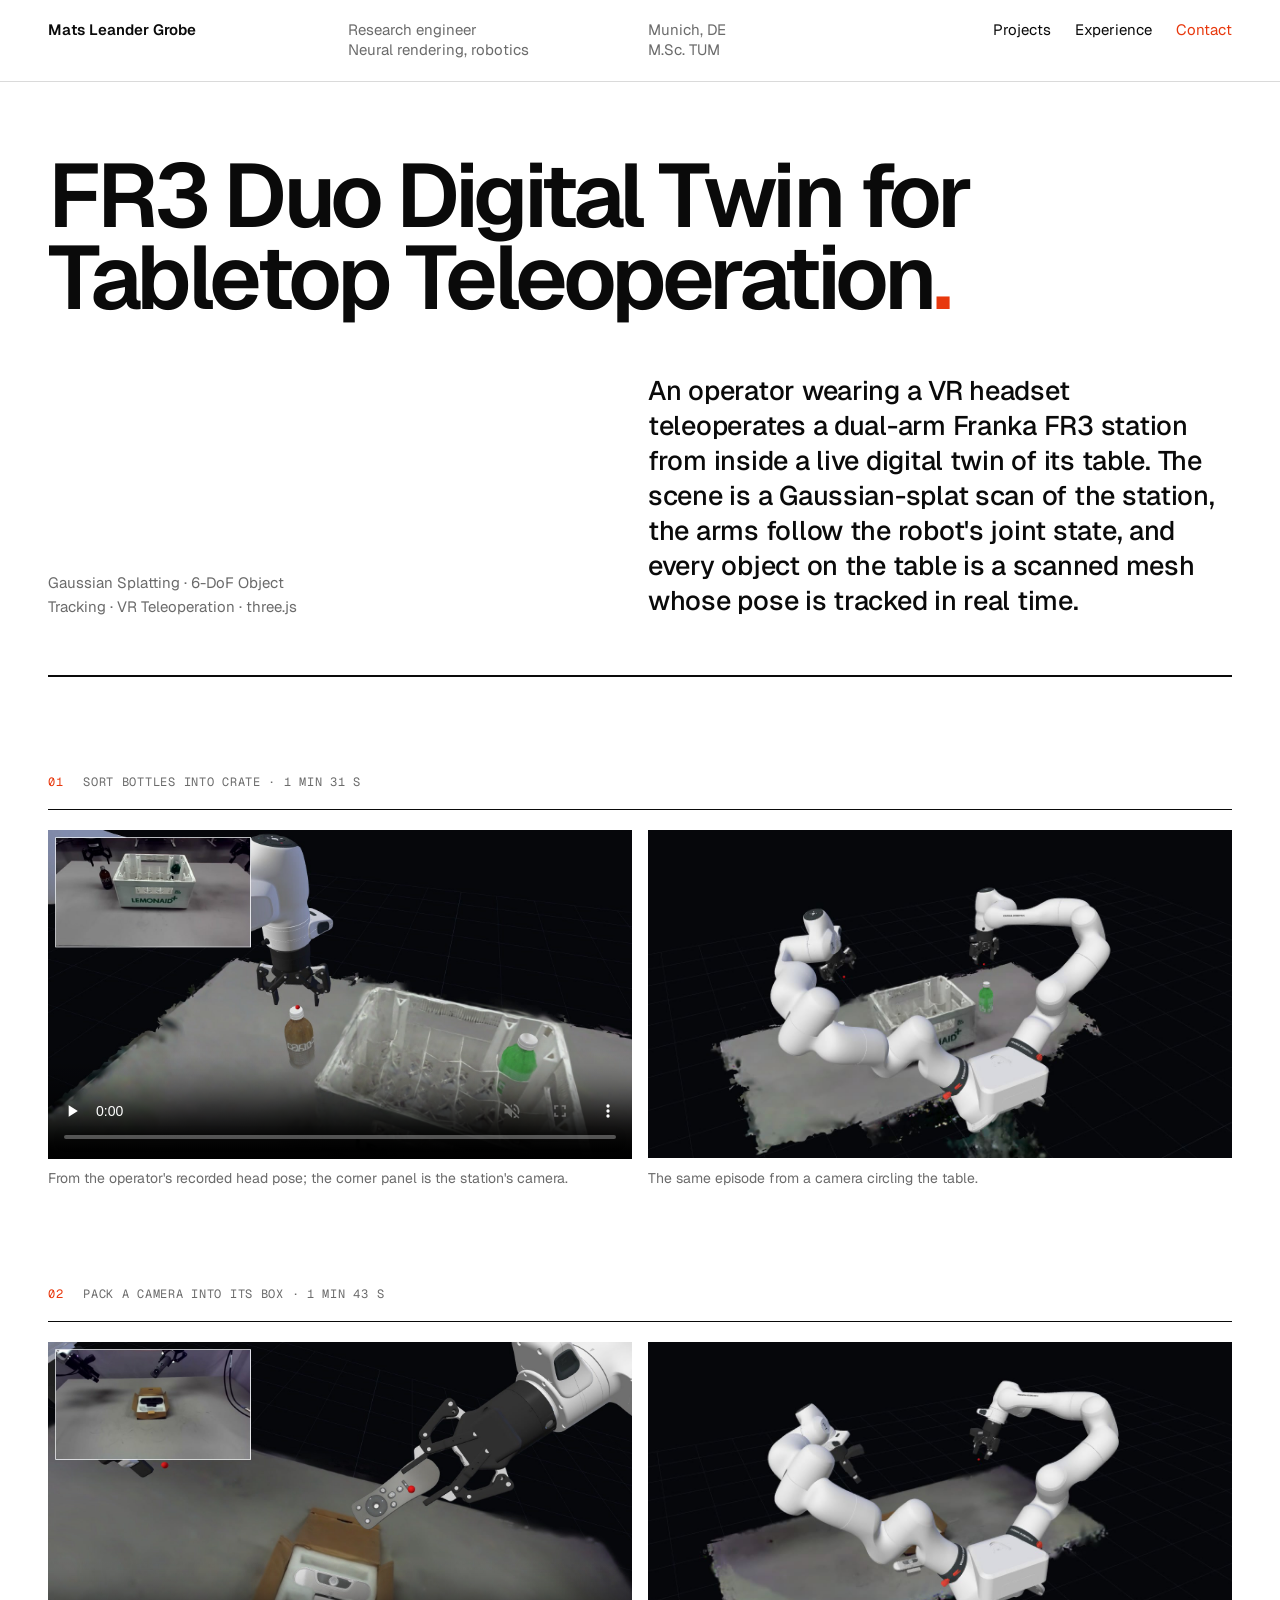
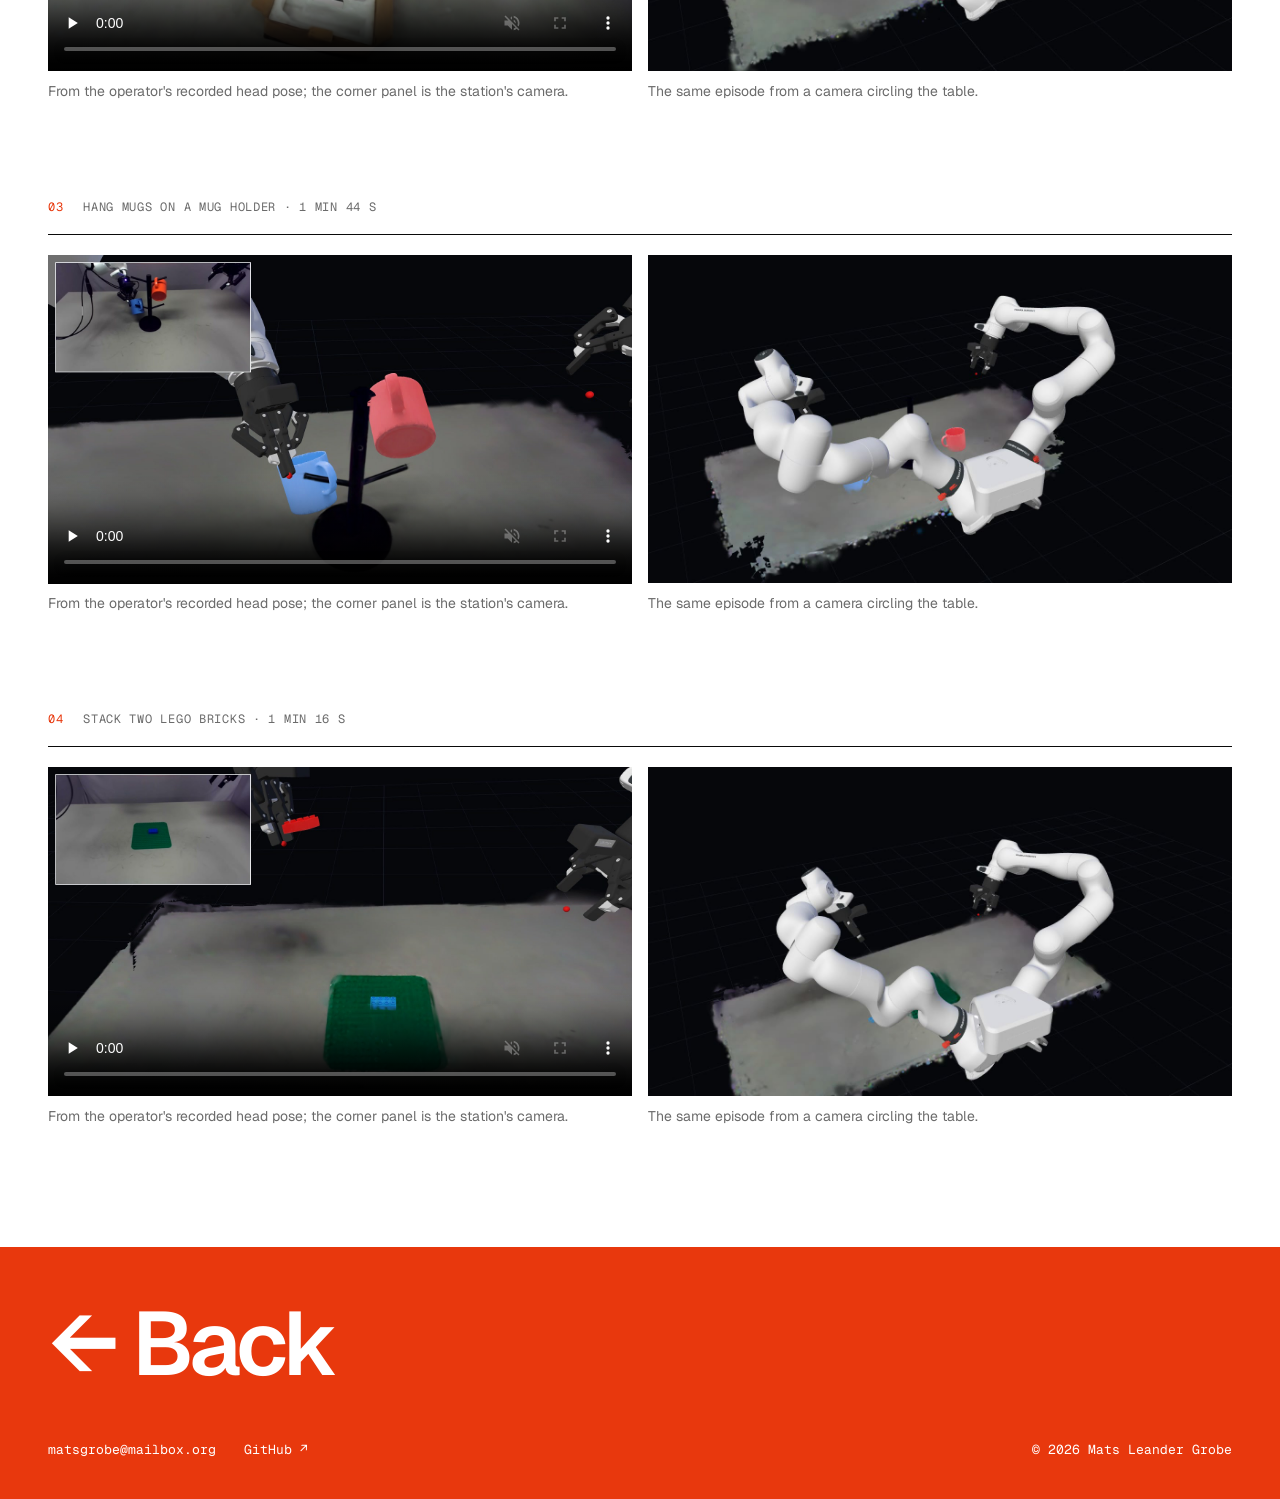
==== commit f6230f17: "Trim the hero lede and drop the year from the M.Sc. line Co-Authored-By: Claude Opus 5.5 <noreply@an" ====
--- a/twin-teleop/index.html
+++ b/twin-teleop/index.html
@@ -59,7 +59,7 @@
         <div class="wrap topbar-grid">
             <a href="../" class="topbar-name">Mats Leander Grobe</a>
             <span class="topbar-meta">Research engineer<br>Neural rendering, robotics</span>
-            <span class="topbar-meta">Munich, DE<br>M.Sc. TUM, 2024 –</span>
+            <span class="topbar-meta">Munich, DE<br>M.Sc. TUM</span>
             <ul class="topbar-links">
                 <li><a href="../#projects">Projects</a></li>
                 <li><a href="../#experience">Experience</a></li>
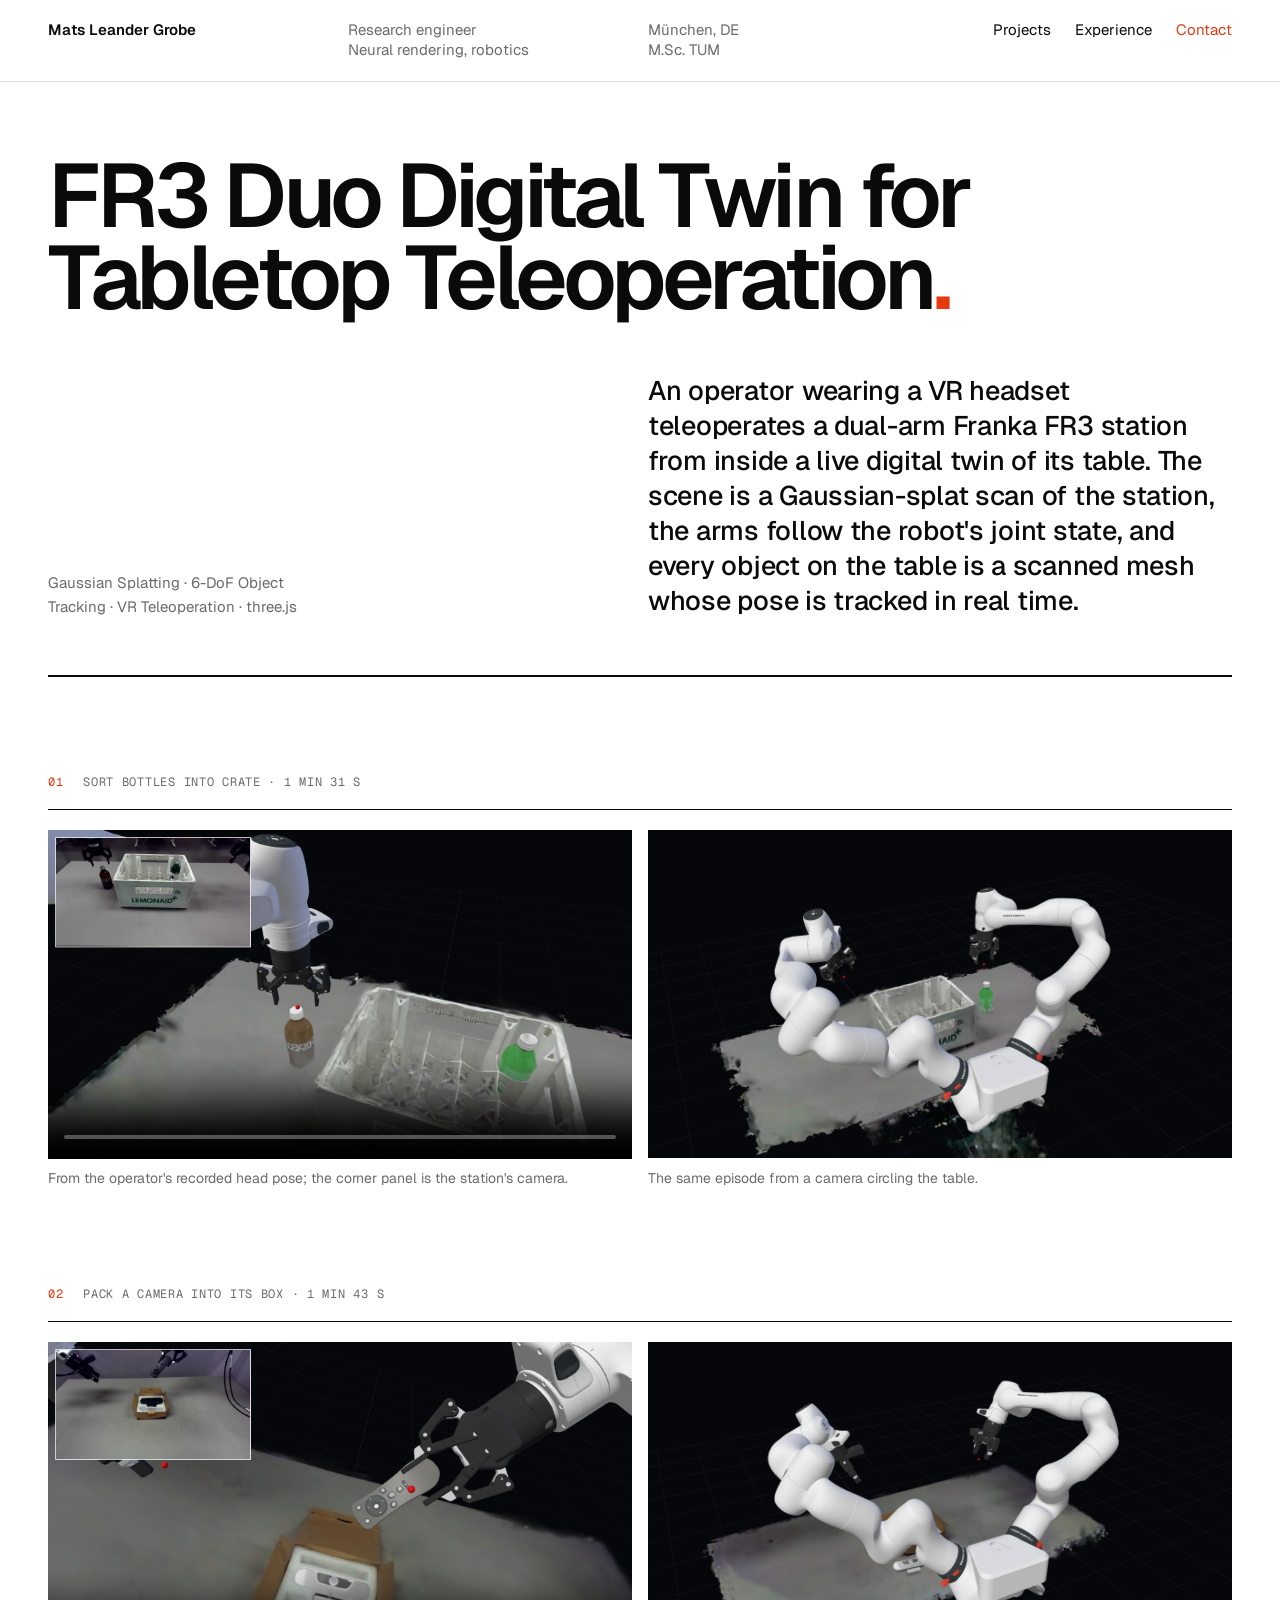
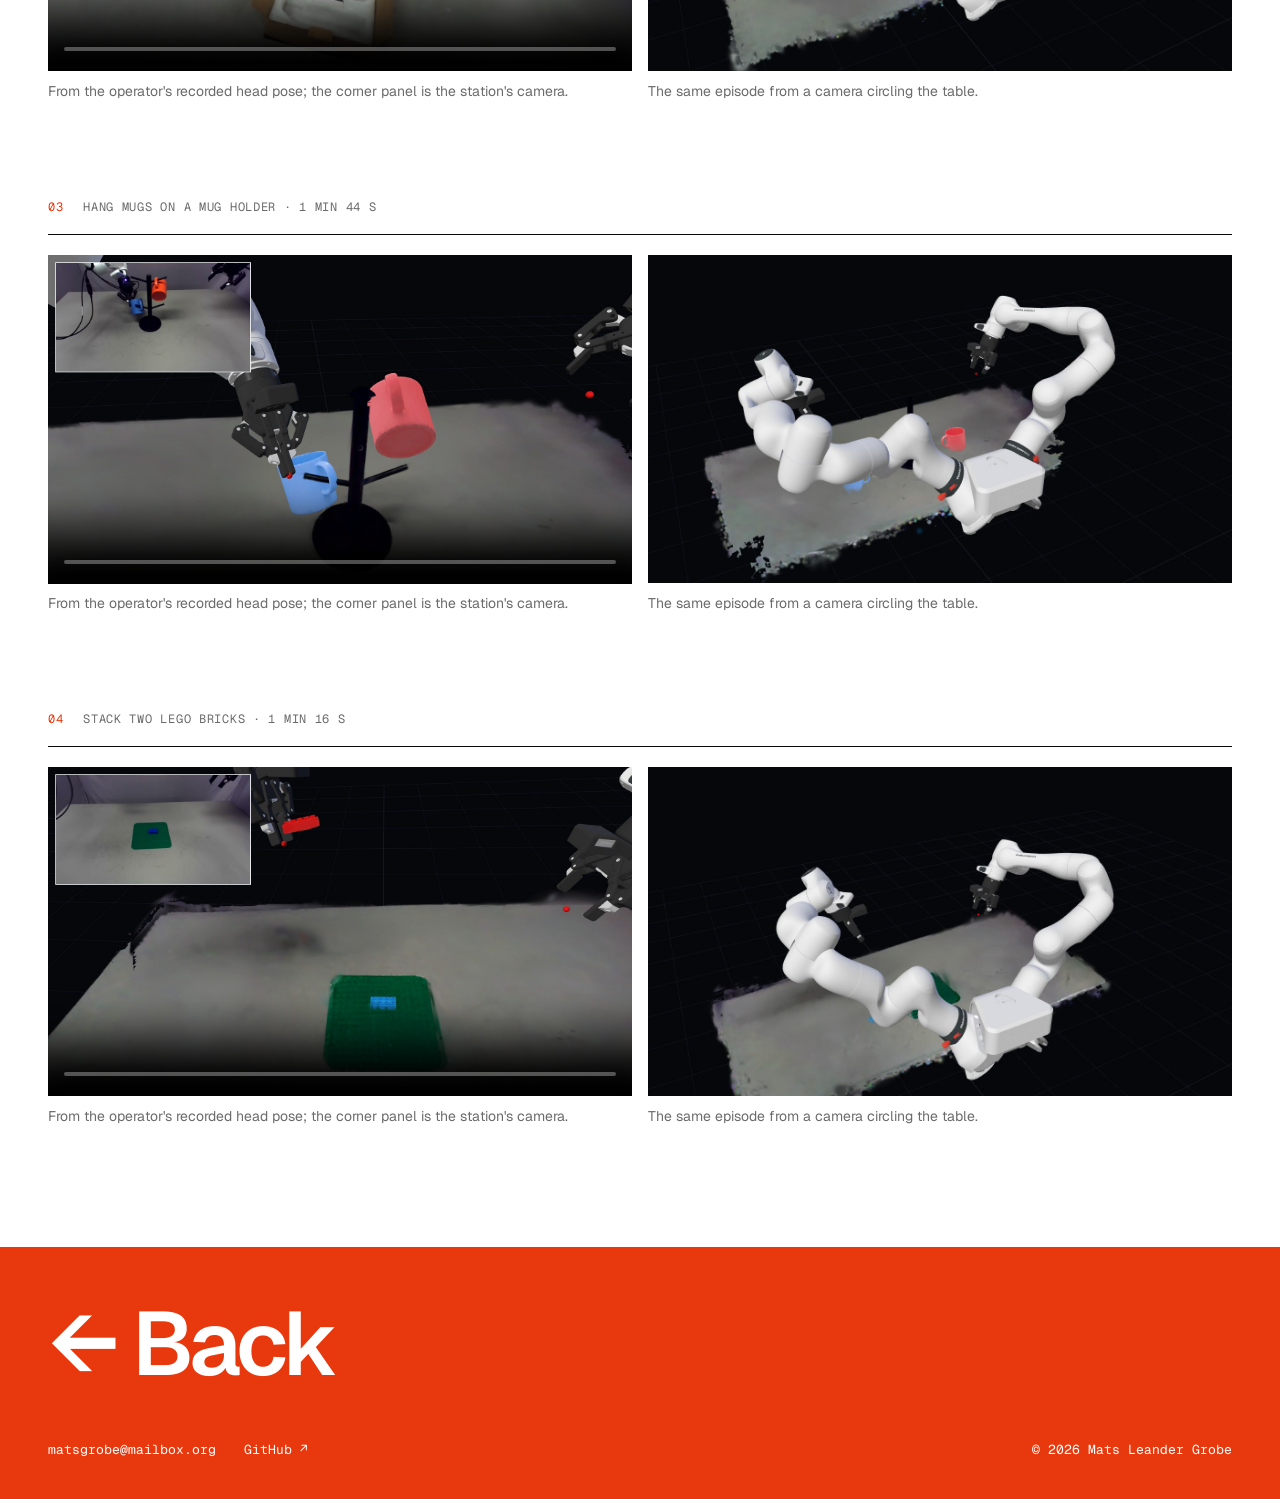
==== commit f863eac5: "Hero reads 'Hi, I'm Mats.'; German names for München and TUM Co-Authored-By: Claude Opus 5.5 <norepl" ====
--- a/twin-teleop/index.html
+++ b/twin-teleop/index.html
@@ -59,7 +59,7 @@
         <div class="wrap topbar-grid">
             <a href="../" class="topbar-name">Mats Leander Grobe</a>
             <span class="topbar-meta">Research engineer<br>Neural rendering, robotics</span>
-            <span class="topbar-meta">Munich, DE<br>M.Sc. TUM</span>
+            <span class="topbar-meta">München, DE<br>M.Sc. TUM</span>
             <ul class="topbar-links">
                 <li><a href="../#projects">Projects</a></li>
                 <li><a href="../#experience">Experience</a></li>
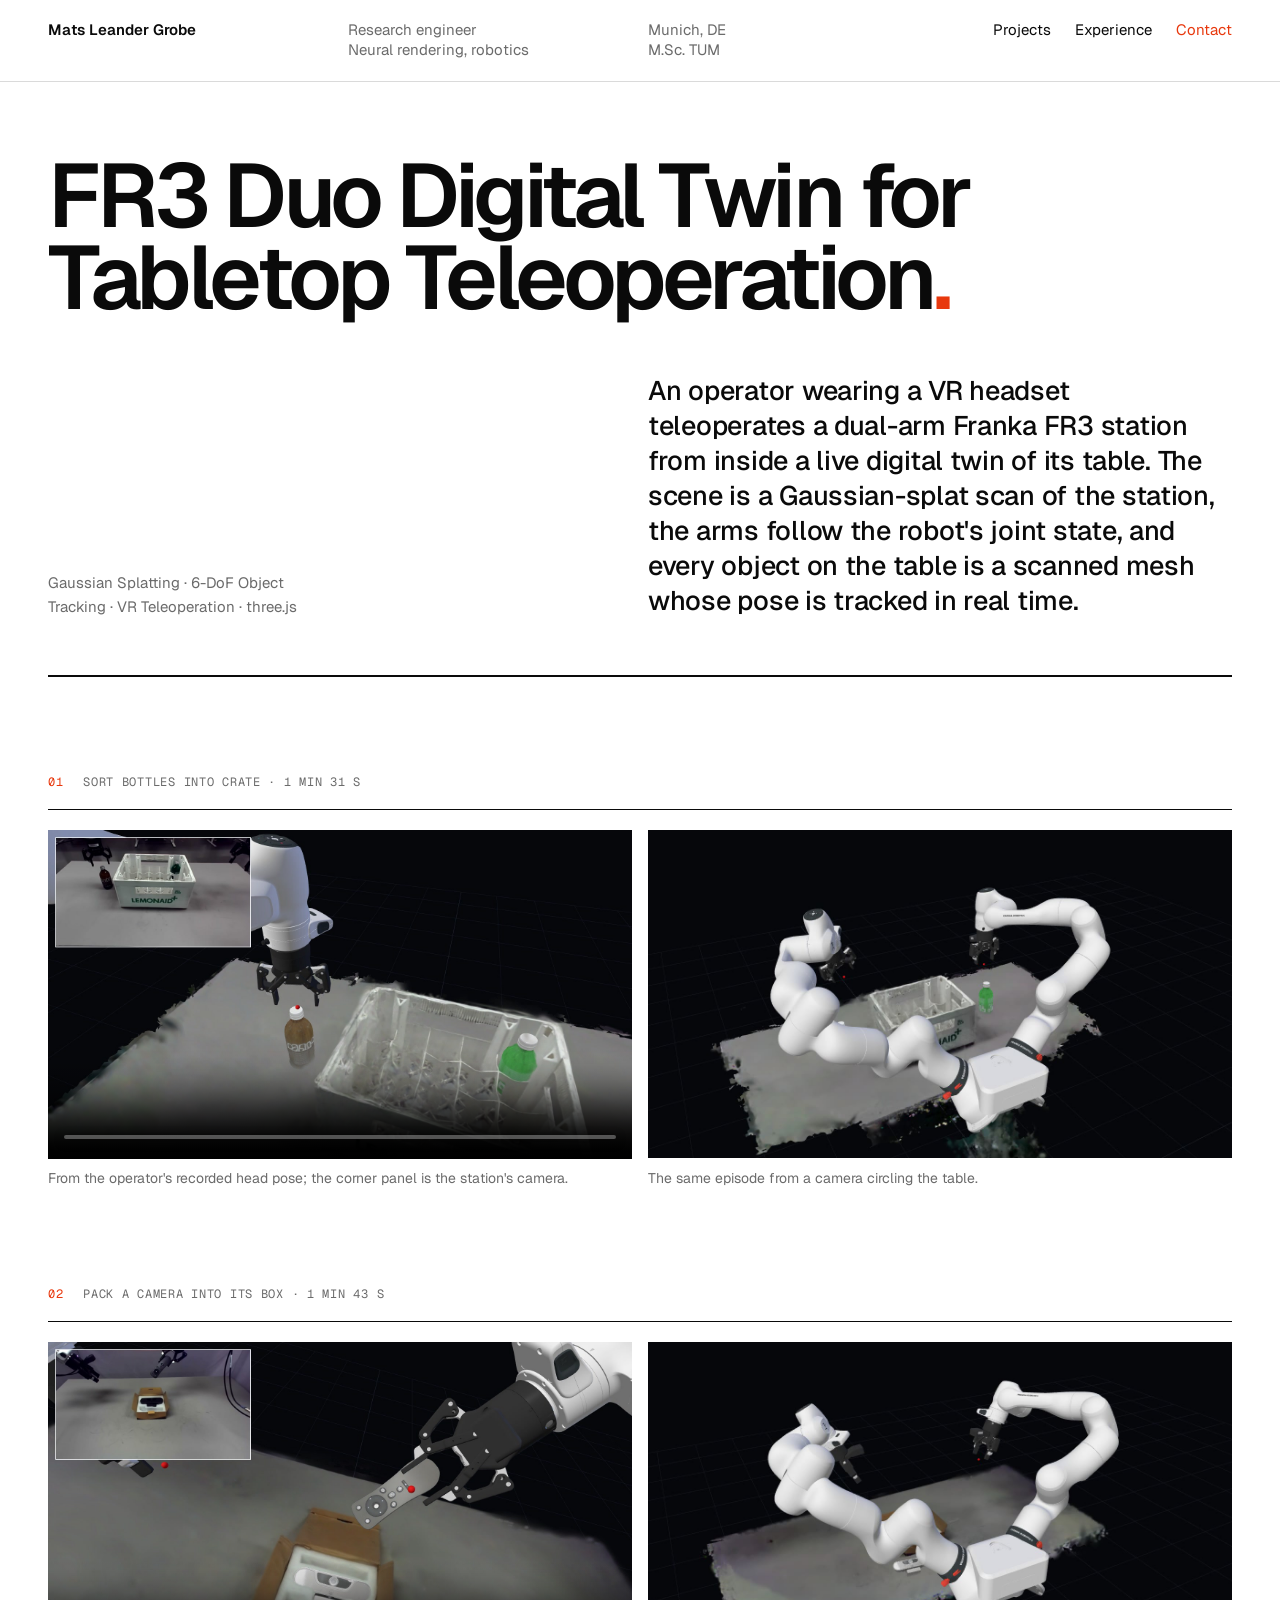
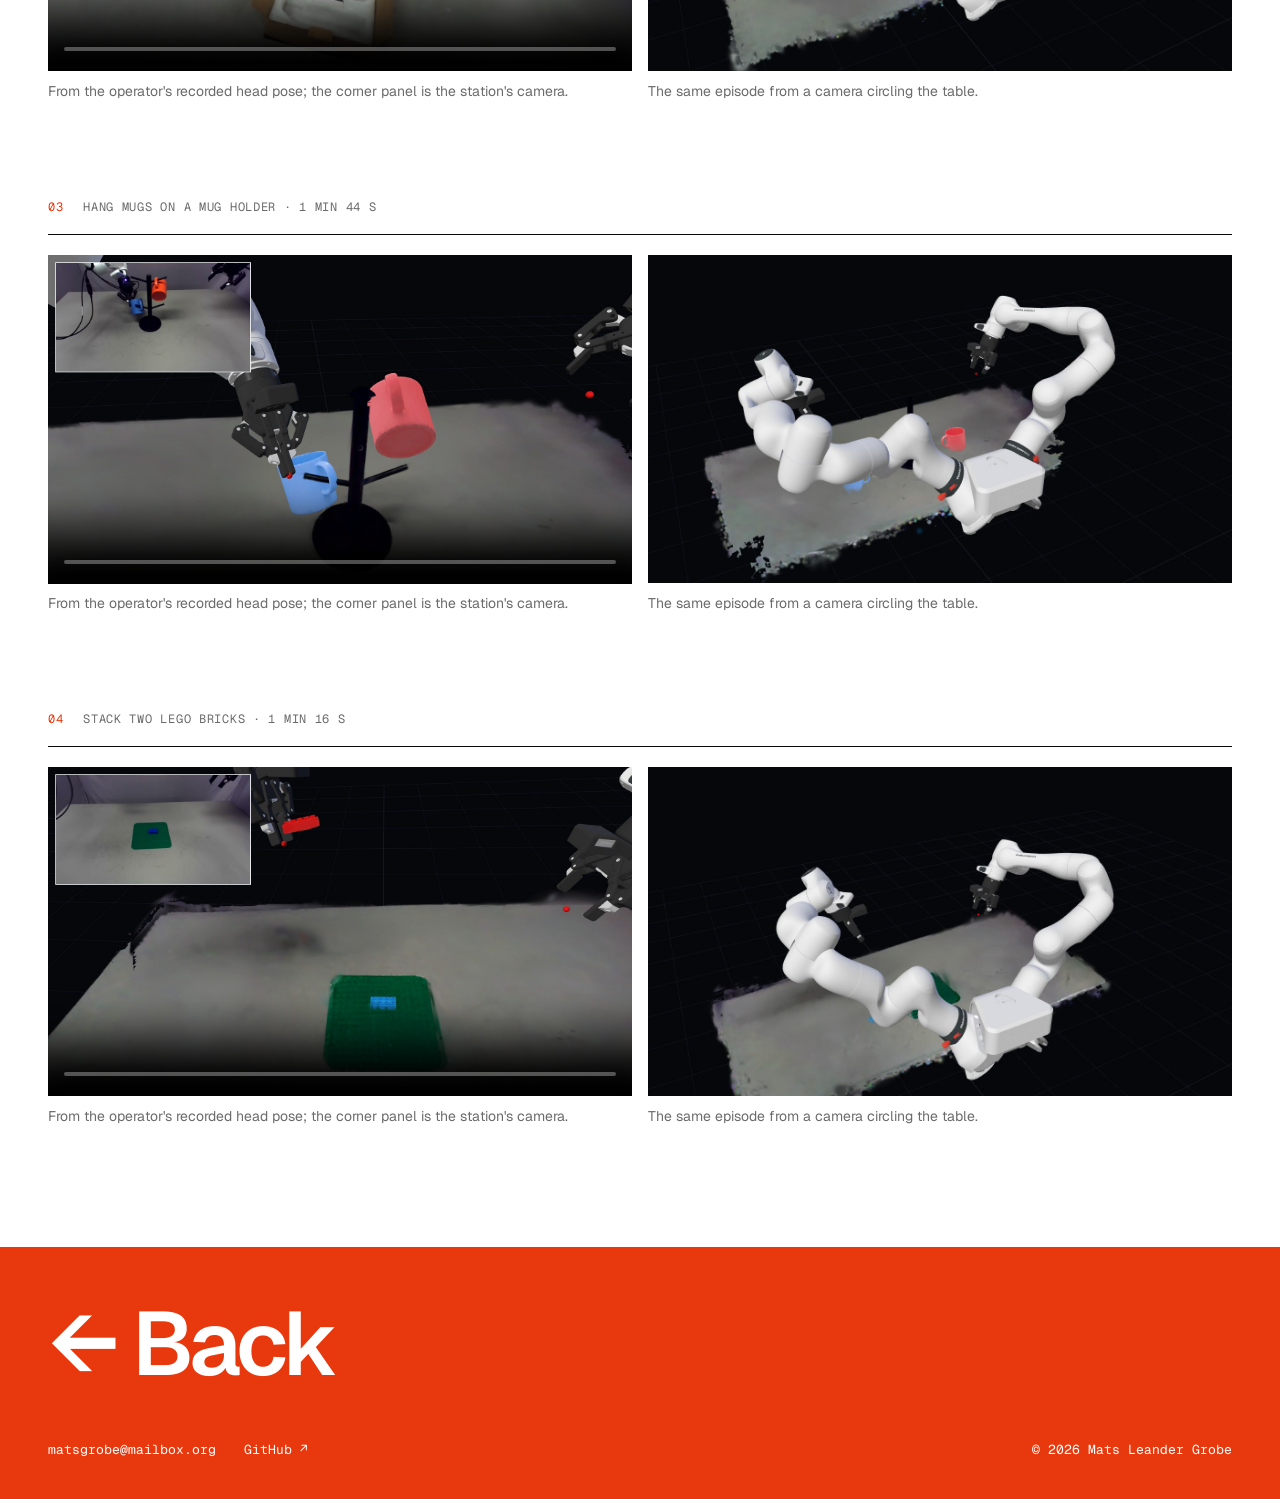
==== commit e87a6196: "Back to English place names: Munich, Technical University of Munich Co-Authored-By: Claude Opus 5.5 " ====
--- a/twin-teleop/index.html
+++ b/twin-teleop/index.html
@@ -59,7 +59,7 @@
         <div class="wrap topbar-grid">
             <a href="../" class="topbar-name">Mats Leander Grobe</a>
             <span class="topbar-meta">Research engineer<br>Neural rendering, robotics</span>
-            <span class="topbar-meta">München, DE<br>M.Sc. TUM</span>
+            <span class="topbar-meta">Munich, DE<br>M.Sc. TUM</span>
             <ul class="topbar-links">
                 <li><a href="../#projects">Projects</a></li>
                 <li><a href="../#experience">Experience</a></li>
